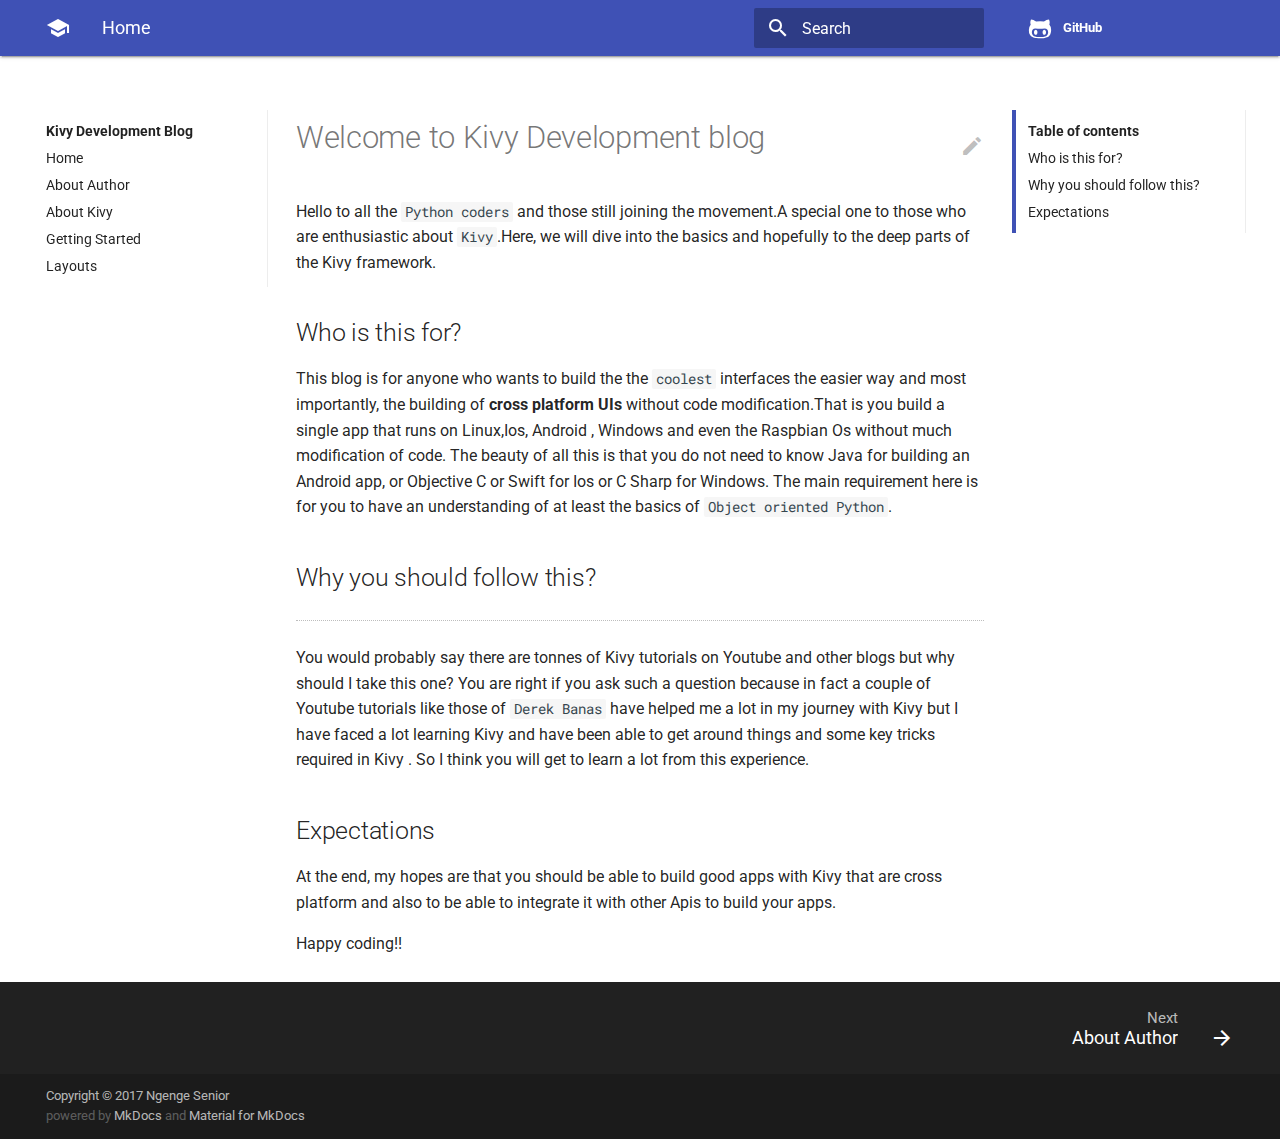
==== index.html @ 7f63e008 "Deployed  with MkDocs version: 0.16.3" ====
<!DOCTYPE html>
<html lang="en" class="no-js">
  <head>
    
      <meta charset="utf-8">
      <meta name="viewport" content="width=device-width,initial-scale=1">
      <meta http-equiv="x-ua-compatible" content="ie=edge">
      
        <meta name="description" content="A blog for kivy development basics">
      
      
      
        <meta name="author" content="Ngenge Senior">
      
      
        <link rel="shortcut icon" href="./assets/images/favicon.png">
      
      <meta name="generator" content="mkdocs-0.16.3, mkdocs-material-1.10.0">
    
    
      
        <title>Kivy Development Blog</title>
      
    
    
      <script src="./assets/javascripts/modernizr-e826f8942a.js"></script>
    
    
      <link rel="stylesheet" href="./assets/stylesheets/application-b6a6d08807.css">
      
    
    
      
        
        
        
        <link rel="stylesheet" href="https://fonts.googleapis.com/css?family=Roboto:300,400,400i,700|Roboto+Mono">
        <style>body,input{font-family:"Roboto","Helvetica Neue",Helvetica,Arial,sans-serif}code,kbd,pre{font-family:"Roboto Mono","Courier New",Courier,monospace}</style>
      
      <link rel="stylesheet" href="https://fonts.googleapis.com/icon?family=Material+Icons">
    
    
      <link rel="stylesheet" href="./css/extra.css">
    
    
  </head>
  
  
  
  
    <body>
  
    <svg class="md-svg">
      <defs>
        
        
          <svg xmlns="http://www.w3.org/2000/svg" width="416" height="448" viewBox="0 0 416 448" id="github"><path fill="currentColor" d="M160 304q0 10-3.125 20.5t-10.75 19T128 352t-18.125-8.5-10.75-19T96 304t3.125-20.5 10.75-19T128 256t18.125 8.5 10.75 19T160 304zm160 0q0 10-3.125 20.5t-10.75 19T288 352t-18.125-8.5-10.75-19T256 304t3.125-20.5 10.75-19T288 256t18.125 8.5 10.75 19T320 304zm40 0q0-30-17.25-51T296 232q-10.25 0-48.75 5.25Q229.5 240 208 240t-39.25-2.75Q130.75 232 120 232q-29.5 0-46.75 21T56 304q0 22 8 38.375t20.25 25.75 30.5 15 35 7.375 37.25 1.75h42q20.5 0 37.25-1.75t35-7.375 30.5-15 20.25-25.75T360 304zm56-44q0 51.75-15.25 82.75-9.5 19.25-26.375 33.25t-35.25 21.5-42.5 11.875-42.875 5.5T212 416q-19.5 0-35.5-.75t-36.875-3.125-38.125-7.5-34.25-12.875T37 371.5t-21.5-28.75Q0 312 0 260q0-59.25 34-99-6.75-20.5-6.75-42.5 0-29 12.75-54.5 27 0 47.5 9.875t47.25 30.875Q171.5 96 212 96q37 0 70 8 26.25-20.5 46.75-30.25T376 64q12.75 25.5 12.75 54.5 0 21.75-6.75 42 34 40 34 99.5z"/></svg>
        
      </defs>
    </svg>
    <input class="md-toggle" data-md-toggle="drawer" type="checkbox" id="drawer">
    <input class="md-toggle" data-md-toggle="search" type="checkbox" id="search">
    <label class="md-overlay" data-md-component="overlay" for="drawer"></label>
    
      <header class="md-header" data-md-component="header">
  <nav class="md-header-nav md-grid">
    <div class="md-flex">
      <div class="md-flex__cell md-flex__cell--shrink">
        <a href="." title="Kivy Development Blog" class="md-header-nav__button md-logo">
          
            <i class="md-icon md-icon--home"></i>
          
        </a>
      </div>
      <div class="md-flex__cell md-flex__cell--shrink">
        <label class="md-icon md-icon--menu md-header-nav__button" for="drawer"></label>
      </div>
      <div class="md-flex__cell md-flex__cell--stretch">
        <span class="md-flex__ellipsis md-header-nav__title">
          
            
              
            
            Home
          
        </span>
      </div>
      <div class="md-flex__cell md-flex__cell--shrink">
        
          <label class="md-icon md-icon--search md-header-nav__button" for="search"></label>
          
<div class="md-search" data-md-component="search" role="dialog">
  <label class="md-search__overlay" for="search"></label>
  <div class="md-search__inner">
    <form class="md-search__form" name="search">
      <input type="text" class="md-search__input" name="query" required placeholder="Search" autocapitalize="off" autocorrect="off" autocomplete="off" spellcheck="false" data-md-component="query">
      <label class="md-icon md-search__icon" for="search"></label>
      <button type="reset" class="md-icon md-search__icon" data-md-component="reset">&#xE5CD;</button>
    </form>
    <div class="md-search__output">
      <div class="md-search__scrollwrap" data-md-scrollfix>
        <div class="md-search-result" data-md-component="result" data-md-lang-search="" data-md-lang-tokenizer="[\s\-]+">
          <div class="md-search-result__meta" data-md-lang-result-none="No matching documents" data-md-lang-result-one="1 matching document" data-md-lang-result-other="# matching documents">
            Type to start searching
          </div>
          <ol class="md-search-result__list"></ol>
        </div>
      </div>
    </div>
  </div>
</div>
        
      </div>
      
        <div class="md-flex__cell md-flex__cell--shrink">
          <div class="md-header-nav__source">
            


  


  <a href="https://github.com/ngengesenior/kivy-development-blog" title="Go to repository" class="md-source" data-md-source="github">
    
      <div class="md-source__icon">
        <svg viewBox="0 0 24 24" width="24" height="24">
          <use xlink:href="#github" width="24" height="24"></use>
        </svg>
      </div>
    
    <div class="md-source__repository">
      GitHub
    </div>
  </a>

          </div>
        </div>
      
    </div>
  </nav>
</header>
    
    <div class="md-container">
      
      
      <main class="md-main">
        <div class="md-main__inner md-grid" data-md-component="container">
          
            
              <div class="md-sidebar md-sidebar--primary" data-md-component="navigation">
                <div class="md-sidebar__scrollwrap">
                  <div class="md-sidebar__inner">
                    <nav class="md-nav md-nav--primary" data-md-level="0">
  <label class="md-nav__title md-nav__title--site" for="drawer">
    <div class="md-nav__button md-logo">
      
        <i class="md-icon md-icon--home"></i>
      
    </div>
    Kivy Development Blog
  </label>
  
    <div class="md-nav__source">
      


  


  <a href="https://github.com/ngengesenior/kivy-development-blog" title="Go to repository" class="md-source" data-md-source="github">
    
      <div class="md-source__icon">
        <svg viewBox="0 0 24 24" width="24" height="24">
          <use xlink:href="#github" width="24" height="24"></use>
        </svg>
      </div>
    
    <div class="md-source__repository">
      GitHub
    </div>
  </a>

    </div>
  
  <ul class="md-nav__list" data-md-scrollfix>
    
      
      
      

  


  <li class="md-nav__item md-nav__item--active">
    
    <input class="md-toggle md-nav__toggle" data-md-toggle="toc" type="checkbox" id="toc">
    
      
    
    
      <label class="md-nav__link md-nav__link--active" for="toc">
        Home
      </label>
    
    <a href="." title="Home" class="md-nav__link md-nav__link--active">
      Home
    </a>
    
      
<nav class="md-nav md-nav--secondary">
  
  
    
  
  
    <label class="md-nav__title" for="toc">Table of contents</label>
    <ul class="md-nav__list" data-md-scrollfix>
      
        <li class="md-nav__item">
  <a href="#who-is-this-for" title="Who is this for?" class="md-nav__link">
    Who is this for?
  </a>
  
</li>
      
        <li class="md-nav__item">
  <a href="#why-you-should-follow-this" title="Why you should follow this?" class="md-nav__link">
    Why you should follow this?
  </a>
  
</li>
      
        <li class="md-nav__item">
  <a href="#expectations" title="Expectations" class="md-nav__link">
    Expectations
  </a>
  
</li>
      
      
      
    </ul>
  
</nav>
    
  </li>

    
      
      
      


  <li class="md-nav__item">
    <a href="about/about-author/" title="About Author" class="md-nav__link">
      About Author
    </a>
  </li>

    
      
      
      


  <li class="md-nav__item">
    <a href="about/about-kivy/" title="About Kivy" class="md-nav__link">
      About Kivy
    </a>
  </li>

    
      
      
      


  <li class="md-nav__item">
    <a href="getting-started/" title="Getting Started" class="md-nav__link">
      Getting Started
    </a>
  </li>

    
      
      
      


  <li class="md-nav__item">
    <a href="layouts/" title="Layouts" class="md-nav__link">
      Layouts
    </a>
  </li>

    
  </ul>
</nav>
                  </div>
                </div>
              </div>
            
            
              <div class="md-sidebar md-sidebar--secondary" data-md-component="toc">
                <div class="md-sidebar__scrollwrap">
                  <div class="md-sidebar__inner">
                    
<nav class="md-nav md-nav--secondary">
  
  
    
  
  
    <label class="md-nav__title" for="toc">Table of contents</label>
    <ul class="md-nav__list" data-md-scrollfix>
      
        <li class="md-nav__item">
  <a href="#who-is-this-for" title="Who is this for?" class="md-nav__link">
    Who is this for?
  </a>
  
</li>
      
        <li class="md-nav__item">
  <a href="#why-you-should-follow-this" title="Why you should follow this?" class="md-nav__link">
    Why you should follow this?
  </a>
  
</li>
      
        <li class="md-nav__item">
  <a href="#expectations" title="Expectations" class="md-nav__link">
    Expectations
  </a>
  
</li>
      
      
      
    </ul>
  
</nav>
                  </div>
                </div>
              </div>
            
          
          <div class="md-content">
            <article class="md-content__inner md-typeset">
              
                
                  <a href="https://github.com/ngengesenior/kivy-development-blog/edit/master/docs/index.md" title="Edit this page" class="md-icon md-content__icon">&#xE3C9;</a>
                
                
                <h1 id="welcome-to-kivy-development-blog">Welcome to Kivy Development blog</h1>
<p>Hello to all the <code>Python coders</code> and those still joining the movement.A special one to those who are enthusiastic about <code>Kivy</code>.Here, we will dive into the basics and hopefully to the deep parts of the Kivy framework.</p>
<h2 id="who-is-this-for">Who is this for?</h2>
<p>This blog is for anyone who wants to build the the <code>coolest</code> interfaces the easier way and most importantly, the building of <strong>cross platform UIs</strong> without code modification.That is you build a single app that runs on Linux,Ios, Android , Windows and even the Raspbian Os without much modification of code.
The beauty of all this is that you do not need to know Java for building an Android app, or Objective C or Swift for Ios or C Sharp for Windows. The main requirement here is for you to have an understanding of at least the basics of <code>Object oriented Python</code>.</p>
<h2 id="why-you-should-follow-this">Why you should follow this?</h2>
<hr />
<p>You would probably say there are tonnes of Kivy tutorials on Youtube and other blogs but why should I take this one? You are right if you ask such a question because in fact a couple of Youtube tutorials like those of <code>Derek Banas</code> have helped me a lot in my journey with Kivy but I have faced a lot learning Kivy and have been able to get around things and some key tricks required in Kivy . So I think you will get to learn a lot from this experience.</p>
<h2 id="expectations">Expectations</h2>
<p>At the end, my hopes are that you should be able to build good apps with Kivy that are cross platform and also to be able to integrate it with other Apis to build your apps.</p>
<p>Happy coding!!</p>
                
                  
                
              
              
                
              
            </article>
          </div>
        </div>
      </main>
      
        
<footer class="md-footer">
  
    <div class="md-footer-nav">
      <nav class="md-footer-nav__inner md-grid">
        
        
          <a href="about/about-author/" title="About Author" class="md-flex md-footer-nav__link md-footer-nav__link--next" rel="next">
            <div class="md-flex__cell md-flex__cell--stretch md-footer-nav__title">
              <span class="md-flex__ellipsis">
                <span class="md-footer-nav__direction">
                  Next
                </span>
                About Author
              </span>
            </div>
            <div class="md-flex__cell md-flex__cell--shrink">
              <i class="md-icon md-icon--arrow-forward md-footer-nav__button"></i>
            </div>
          </a>
        
      </nav>
    </div>
  
  <div class="md-footer-meta md-typeset">
    <div class="md-footer-meta__inner md-grid">
      <div class="md-footer-copyright">
        
          <div class="md-footer-copyright__highlight">
            Copyright &copy; 2017 <a href="https://linkedin.com/in/ngengesenior"> Ngenge Senior</a>
          </div>
        
        powered by
        <a href="http://www.mkdocs.org" title="MkDocs">MkDocs</a>
        and
        <a href="http://squidfunk.github.io/mkdocs-material/" title="Material for MkDocs">
          Material for MkDocs</a>
      </div>
      
        
      
    </div>
  </div>
</footer>
      
    </div>
    
      <script src="./assets/javascripts/application-f3ab9e5ff8.js"></script>
      
      
      <script>app.initialize({url:{base:"."}})</script>
      
    
    
      
    
  </body>
</html>
---- assets/stylesheets/application-b6a6d08807.css ----
@charset "UTF-8";html{box-sizing:border-box}*,:after,:before{box-sizing:inherit}html{-webkit-text-size-adjust:none;-ms-text-size-adjust:none;text-size-adjust:none}body{margin:0}hr{overflow:visible;box-sizing:content-box}a{-webkit-text-decoration-skip:objects}a,button,input,label{-webkit-tap-highlight-color:transparent}a{color:inherit;text-decoration:none}a:active,a:hover{outline-width:0}small,sub,sup{font-size:80%}sub,sup{position:relative;line-height:0;vertical-align:baseline}sub{bottom:-.25em}sup{top:-.5em}img{border-style:none}table{border-collapse:collapse;border-spacing:0}td,th{font-weight:400;vertical-align:top}button{padding:0;background:transparent;font-size:inherit}button,input{border:0;outline:0}.md-clipboard:before,.md-icon,.md-nav__button,.md-nav__link:after,.md-nav__title:before,.md-search-result__article--document:before,.md-source-file:before,.md-typeset .admonition .admonition-title:before,.md-typeset .admonition summary:before,.md-typeset .critic.comment:before,.md-typeset .footnote-backref,.md-typeset .task-list-control .task-list-indicator:before,.md-typeset details .admonition-title:before,.md-typeset details summary:before,.md-typeset summary:after{font-family:Material Icons;font-style:normal;font-variant:normal;font-weight:400;line-height:1;text-transform:none;white-space:nowrap;speak:none;word-wrap:normal;direction:ltr}.md-content__icon,.md-footer-nav__button,.md-header-nav__button,.md-nav__button,.md-nav__title:before,.md-search-result__article--document:before{display:inline-block;margin:.4rem;padding:.8rem;font-size:2.4rem;cursor:pointer}.md-icon--arrow-back:before{content:""}.md-icon--arrow-forward:before{content:""}.md-icon--menu:before{content:""}.md-icon--search:before{content:""}.md-icon--home:before{content:""}body{-webkit-font-smoothing:antialiased;-moz-osx-font-smoothing:grayscale}body,input{color:rgba(0,0,0,.87);-webkit-font-feature-settings:"kern","liga";font-feature-settings:"kern","liga";font-family:Helvetica Neue,Helvetica,Arial,sans-serif;font-weight:400}code,kbd,pre{color:rgba(0,0,0,.87);-webkit-font-feature-settings:"kern";font-feature-settings:"kern";font-family:Courier New,Courier,monospace;font-weight:400}.md-typeset{font-size:1.6rem;line-height:1.6;-webkit-print-color-adjust:exact}.md-typeset blockquote,.md-typeset ol,.md-typeset p,.md-typeset ul{margin:1em 0}.md-typeset h1{margin:0 0 4rem;color:rgba(0,0,0,.54);font-size:3.125rem;line-height:1.3}.md-typeset h1,.md-typeset h2{font-weight:300;letter-spacing:-.01em}.md-typeset h2{margin:4rem 0 1.6rem;font-size:2.5rem;line-height:1.4}.md-typeset h3{margin:3.2rem 0 1.6rem;font-size:2rem;font-weight:400;letter-spacing:-.01em;line-height:1.5}.md-typeset h2+h3{margin-top:1.6rem}.md-typeset h4{font-size:1.6rem}.md-typeset h4,.md-typeset h5,.md-typeset h6{margin:1.6rem 0;font-weight:700;letter-spacing:-.01em}.md-typeset h5,.md-typeset h6{color:rgba(0,0,0,.54);font-size:1.28rem}.md-typeset h5{text-transform:uppercase}.md-typeset hr{margin:1.5em 0;border-bottom:.1rem dotted rgba(0,0,0,.26)}.md-typeset a{color:#3f51b5;word-break:break-word}.md-typeset a,.md-typeset a:before{-webkit-transition:color .125s;transition:color .125s}.md-typeset a:active,.md-typeset a:hover{color:#536dfe}.md-typeset code,.md-typeset pre{background-color:hsla(0,0%,93%,.5);color:#37474f;font-size:85%}.md-typeset code{margin:0 .29412em;padding:.07353em 0;border-radius:.2rem;box-shadow:.29412em 0 0 hsla(0,0%,93%,.5),-.29412em 0 0 hsla(0,0%,93%,.5);word-break:break-word;-webkit-box-decoration-break:clone;box-decoration-break:clone}.md-typeset h1 code,.md-typeset h2 code,.md-typeset h3 code,.md-typeset h4 code,.md-typeset h5 code,.md-typeset h6 code{margin:0;background-color:transparent;box-shadow:none}.md-typeset a>code{margin:inherit;padding:inherit;border-radius:none;background-color:inherit;color:inherit;box-shadow:none}.md-typeset pre{position:relative;margin:1em 0;border-radius:.2rem;line-height:1.4;-webkit-overflow-scrolling:touch}.md-typeset pre>code{display:block;margin:0;padding:1.05rem 1.2rem;background-color:transparent;font-size:inherit;box-shadow:none;-webkit-box-decoration-break:none;box-decoration-break:none;overflow:auto}.md-typeset pre>code::-webkit-scrollbar{width:.4rem;height:.4rem}.md-typeset pre>code::-webkit-scrollbar-thumb{background-color:rgba(0,0,0,.26)}.md-typeset pre>code::-webkit-scrollbar-thumb:hover{background-color:#536dfe}.md-typeset kbd{padding:0 .29412em;border:.1rem solid #c9c9c9;border-radius:.2rem;border-bottom-color:#bcbcbc;background-color:#fcfcfc;color:#555;font-size:85%;box-shadow:0 .1rem 0 #b0b0b0;word-break:break-word}.md-typeset mark{margin:0 .25em;padding:.0625em 0;border-radius:.2rem;background-color:rgba(255,235,59,.5);box-shadow:.25em 0 0 rgba(255,235,59,.5),-.25em 0 0 rgba(255,235,59,.5);word-break:break-word;-webkit-box-decoration-break:clone;box-decoration-break:clone}.md-typeset abbr{border-bottom:.1rem dotted rgba(0,0,0,.54);text-decoration:none;cursor:help}.md-typeset small{opacity:.75}.md-typeset sub,.md-typeset sup{margin-left:.07812em}.md-typeset blockquote{padding-left:1.2rem;border-left:.4rem solid rgba(0,0,0,.26);color:rgba(0,0,0,.54)}.md-typeset ul{list-style-type:disc}.md-typeset ol,.md-typeset ul{margin-left:.625em;padding:0}.md-typeset ol ol,.md-typeset ul ol{list-style-type:lower-alpha}.md-typeset ol ol ol,.md-typeset ul ol ol{list-style-type:lower-roman}.md-typeset ol li,.md-typeset ul li{margin-bottom:.5em;margin-left:1.25em}.md-typeset ol li blockquote,.md-typeset ol li p,.md-typeset ul li blockquote,.md-typeset ul li p{margin:.5em 0}.md-typeset ol li:last-child,.md-typeset ul li:last-child{margin-bottom:0}.md-typeset ol li ol,.md-typeset ol li ul,.md-typeset ul li ol,.md-typeset ul li ul{margin:.5em 0 .5em .625em}.md-typeset dd{margin:1em 0 1em 1.875em}.md-typeset iframe,.md-typeset img,.md-typeset svg{max-width:100%}.md-typeset table:not([class]){box-shadow:0 2px 2px 0 rgba(0,0,0,.14),0 1px 5px 0 rgba(0,0,0,.12),0 3px 1px -2px rgba(0,0,0,.2);display:inline-block;max-width:100%;border-radius:.2rem;font-size:1.28rem;overflow:auto;-webkit-overflow-scrolling:touch}.md-typeset table:not([class])+*{margin-top:1.5em}.md-typeset table:not([class]) td:not([align]),.md-typeset table:not([class]) th:not([align]){text-align:left}.md-typeset table:not([class]) th{min-width:10rem;padding:1.2rem 1.6rem;background-color:rgba(0,0,0,.54);color:#fff;vertical-align:top}.md-typeset table:not([class]) td{padding:1.2rem 1.6rem;border-top:.1rem solid rgba(0,0,0,.07);vertical-align:top}.md-typeset table:not([class]) tr:first-child td{border-top:0}.md-typeset table:not([class]) a{word-break:normal}.md-typeset__scrollwrap{margin:1em -1.6rem;overflow-x:auto;-webkit-overflow-scrolling:touch}.md-typeset .md-typeset__table{display:inline-block;margin-bottom:.5em;padding:0 1.6rem}.md-typeset .md-typeset__table table{display:table;width:100%;margin:0;overflow:hidden}html{font-size:62.5%}body,html{height:100%}body{position:relative}hr{display:block;height:.1rem;padding:0;border:0}.md-svg{display:none}.md-grid{max-width:122rem;margin-right:auto;margin-left:auto}.md-container,.md-main{overflow:auto}.md-container{display:table;width:100%;height:100%;padding-top:5.6rem;table-layout:fixed}.md-main{display:table-row;height:100%}.md-main__inner{min-height:100%;padding-top:3rem;padding-bottom:.1rem}.md-toggle{display:none}.md-overlay{position:fixed;top:0;width:0;height:0;-webkit-transition:width 0s .25s,height 0s .25s,opacity .25s;transition:width 0s .25s,height 0s .25s,opacity .25s;background-color:rgba(0,0,0,.54);opacity:0;z-index:3}.md-flex{display:table}.md-flex__cell{display:table-cell;position:relative;vertical-align:top}.md-flex__cell--shrink{width:0}.md-flex__cell--stretch{display:table;width:100%;table-layout:fixed}.md-flex__ellipsis{display:table-cell;text-overflow:ellipsis;white-space:nowrap;overflow:hidden}@page{margin:25mm}.md-clipboard{position:absolute;top:.6rem;right:.6rem;width:2.8rem;height:2.8rem;border-radius:.2rem;font-size:1.6rem;cursor:pointer;z-index:1;-webkit-backface-visibility:hidden;backface-visibility:hidden}.md-clipboard:before{-webkit-transition:color .25s,opacity .25s;transition:color .25s,opacity .25s;color:rgba(0,0,0,.54);content:"\E14D";opacity:.25}.codehilite:hover .md-clipboard:before,.md-typeset .highlight:hover .md-clipboard:before,pre:hover .md-clipboard:before{opacity:1}.md-clipboard:active:before,.md-clipboard:hover:before{color:#536dfe}.md-clipboard__message{display:block;position:absolute;top:0;right:3.4rem;padding:.6rem 1rem;-webkit-transform:translateX(.8rem);transform:translateX(.8rem);-webkit-transition:opacity .175s,-webkit-transform .25s cubic-bezier(.9,.1,.9,0);transition:opacity .175s,-webkit-transform .25s cubic-bezier(.9,.1,.9,0);transition:transform .25s cubic-bezier(.9,.1,.9,0),opacity .175s;transition:transform .25s cubic-bezier(.9,.1,.9,0),opacity .175s,-webkit-transform .25s cubic-bezier(.9,.1,.9,0);border-radius:.2rem;background:rgba(0,0,0,.54);color:#fff;font-size:1.28rem;white-space:nowrap;opacity:0;pointer-events:none}.md-clipboard__message--active{-webkit-transform:translateX(0);transform:translateX(0);-webkit-transition:opacity .175s 75ms,-webkit-transform .25s cubic-bezier(.4,0,.2,1);transition:opacity .175s 75ms,-webkit-transform .25s cubic-bezier(.4,0,.2,1);transition:transform .25s cubic-bezier(.4,0,.2,1),opacity .175s 75ms;transition:transform .25s cubic-bezier(.4,0,.2,1),opacity .175s 75ms,-webkit-transform .25s cubic-bezier(.4,0,.2,1);opacity:1;pointer-events:auto}.md-clipboard__message:before{content:attr(aria-label)}.md-clipboard__message:after{display:block;position:absolute;top:50%;right:-.4rem;width:0;margin-top:-.4rem;border-width:.4rem 0 .4rem .4rem;border-style:solid;border-color:transparent rgba(0,0,0,.54);content:""}.md-content__inner{margin:0 1.6rem 2.4rem;padding-top:2.4rem}.md-content__inner:before{display:block;height:.8rem;content:""}.md-content__inner>:last-child{margin-bottom:0}.md-content__icon{position:relative;margin:.8rem 0;padding-right:0;padding-left:0;float:right}html body .md-typeset .md-content__icon{color:rgba(0,0,0,.26)}.md-header{position:fixed;top:0;right:0;left:0;height:5.6rem;-webkit-transition:background-color .25s;transition:background-color .25s;background-color:#3f51b5;color:#fff;z-index:2;-webkit-backface-visibility:hidden;backface-visibility:hidden}.md-header,.no-js .md-header{box-shadow:0 2px 2px 0 rgba(0,0,0,.14),0 1px 5px 0 rgba(0,0,0,.12),0 3px 1px -2px rgba(0,0,0,.2)}.md-header-nav{padding:.4rem}.md-header-nav__button{position:relative;-webkit-transition:opacity .25s;transition:opacity .25s;z-index:1}.md-header-nav__button:hover{opacity:.7}.md-header-nav__button.md-logo *{display:block}.no-js .md-header-nav__button.md-icon--search{display:none}.md-header-nav__title{padding:0 2rem;font-size:1.8rem;line-height:4.8rem}.md-header-nav__parent{color:hsla(0,0%,100%,.7)}.md-header-nav__parent:after{display:inline;color:hsla(0,0%,100%,.3);content:"/"}.md-header-nav__source{display:none}.md-footer-nav{background-color:rgba(0,0,0,.87);color:#fff}.md-footer-nav__inner{padding:.4rem;overflow:auto}.md-footer-nav__link{padding-top:2.8rem;padding-bottom:.8rem;-webkit-transition:opacity .25s;transition:opacity .25s}.md-footer-nav__link:hover{opacity:.7}.md-footer-nav__link--prev{width:25%;float:left}.md-footer-nav__link--next{width:75%;float:right;text-align:right}.md-footer-nav__button{-webkit-transition:background .25s;transition:background .25s}.md-footer-nav__title{position:relative;padding:0 2rem;font-size:1.8rem;line-height:4.8rem}.md-footer-nav__direction{position:absolute;right:0;left:0;margin-top:-2rem;padding:0 2rem;color:hsla(0,0%,100%,.7);font-size:1.5rem}.md-footer-meta{background:rgba(0,0,0,.895)}.md-footer-meta__inner{margin-bottom:-.1rem;padding:.4rem;overflow:auto}html .md-footer-meta.md-typeset a{color:hsla(0,0%,100%,.7)}.md-footer-copyright{margin:0 1.2rem;padding:.8rem 0;color:hsla(0,0%,100%,.3);font-size:1.28rem}.md-footer-copyright__highlight{color:hsla(0,0%,100%,.7)}.md-footer-social{margin:0 .8rem;padding:.4rem 0 1.2rem}.md-footer-social__link{display:inline-block;width:3.2rem;height:3.2rem;font-size:1.6rem;text-align:center}.md-footer-social__link:before{line-height:1.9}.md-footer-social__link:hover:before{color:#fff}.md-nav{font-size:1.4rem;line-height:1.3}.md-nav--secondary{-webkit-transition:border-left .25s;transition:border-left .25s;border-left:.4rem solid #3f51b5}.md-nav--secondary .md-nav__link--active{color:#3f51b5}.md-nav__title{display:block;padding:1.2rem 1.2rem 0;font-weight:700;text-overflow:ellipsis;overflow:hidden}.md-nav__title:before{display:none;content:"\E5C4"}.md-nav__title .md-nav__button{display:none}.md-nav__list{margin:0;padding:0;list-style:none}.md-nav__item{padding:0 1.2rem}.md-nav__item:last-child{padding-bottom:1.2rem}.md-nav__item .md-nav__item{padding-right:0}.md-nav__item .md-nav__item:last-child{padding-bottom:0}.md-nav__button img{width:100%;height:auto}.md-nav__link{display:block;margin-top:.625em;-webkit-transition:color .125s;transition:color .125s;text-overflow:ellipsis;cursor:pointer;overflow:hidden}.md-nav__item--nested>.md-nav__link:after{content:"\E313"}html .md-nav__link[for=toc],html .md-nav__link[for=toc]+.md-nav__link:after,html .md-nav__link[for=toc]~.md-nav{display:none}.md-nav__link[data-md-state=blur]{color:rgba(0,0,0,.54)}.md-nav__link:active{color:#3f51b5}.md-nav__item--nested>.md-nav__link{color:inherit}.md-nav__link:focus,.md-nav__link:hover{color:#536dfe}.md-nav__source,.no-js .md-search{display:none}.md-search__overlay{opacity:0;z-index:1}.md-search__inner{width:100%}.md-search__form{position:relative}.md-search__input{position:relative;padding:0 4.8rem 0 7.2rem;text-overflow:ellipsis;z-index:2}.md-search__input::-webkit-input-placeholder{-webkit-transition:color .25s cubic-bezier(.1,.7,.1,1);transition:color .25s cubic-bezier(.1,.7,.1,1)}.md-search__input:-ms-input-placeholder{-webkit-transition:color .25s cubic-bezier(.1,.7,.1,1);transition:color .25s cubic-bezier(.1,.7,.1,1)}.md-search__input::placeholder{-webkit-transition:color .25s cubic-bezier(.1,.7,.1,1);transition:color .25s cubic-bezier(.1,.7,.1,1)}.md-search__input::-webkit-input-placeholder,.md-search__input~.md-search__icon{color:rgba(0,0,0,.54)}.md-search__input:-ms-input-placeholder,.md-search__input~.md-search__icon{color:rgba(0,0,0,.54)}.md-search__input::placeholder,.md-search__input~.md-search__icon{color:rgba(0,0,0,.54)}.md-search__input::-ms-clear{display:none}.md-search__icon{position:absolute;-webkit-transition:color .25s cubic-bezier(.1,.7,.1,1),opacity .25s;transition:color .25s cubic-bezier(.1,.7,.1,1),opacity .25s;font-size:2.4rem;cursor:pointer;z-index:2}.md-search__icon:hover{opacity:.7}.md-search__icon[for=search]{top:.8rem;left:1.2rem}.md-search__icon[for=search]:before{content:"\E8B6"}.md-search__icon[type=reset]{top:.8rem;right:1.2rem;-webkit-transform:scale(.125);transform:scale(.125);-webkit-transition:opacity .15s,-webkit-transform .15s cubic-bezier(.1,.7,.1,1);transition:opacity .15s,-webkit-transform .15s cubic-bezier(.1,.7,.1,1);transition:transform .15s cubic-bezier(.1,.7,.1,1),opacity .15s;transition:transform .15s cubic-bezier(.1,.7,.1,1),opacity .15s,-webkit-transform .15s cubic-bezier(.1,.7,.1,1);opacity:0}[data-md-toggle=search]:checked~.md-header .md-search__input:valid~.md-search__icon[type=reset]{-webkit-transform:scale(1);transform:scale(1);opacity:1}[data-md-toggle=search]:checked~.md-header .md-search__input:valid~.md-search__icon[type=reset]:hover{opacity:.7}.md-search__output{position:absolute;width:100%;border-radius:0 0 .2rem .2rem;overflow:hidden;z-index:1}.md-search__scrollwrap{height:100%;background:-webkit-gradient(linear,left top,left bottom,color-stop(10%,#fff),to(hsla(0,0%,100%,0))),-webkit-gradient(linear,left top,left bottom,from(rgba(0,0,0,.26)),color-stop(35%,rgba(0,0,0,.07)),color-stop(60%,transparent));background:linear-gradient(180deg,#fff 10%,hsla(0,0%,100%,0)),linear-gradient(180deg,rgba(0,0,0,.26),rgba(0,0,0,.07) 35%,transparent 60%);background-attachment:local,scroll;background-color:#fff;background-repeat:no-repeat;background-size:100% 2rem,100% 1rem;box-shadow:inset 0 .1rem 0 rgba(0,0,0,.07);overflow-y:auto;-webkit-overflow-scrolling:touch}.md-search-result{color:rgba(0,0,0,.87);word-break:break-word}.md-search-result__meta{padding:0 1.6rem;background-color:rgba(0,0,0,.07);color:rgba(0,0,0,.54);font-size:1.28rem;line-height:4rem}.md-search-result__list{margin:0;padding:0;border-top:.1rem solid rgba(0,0,0,.07);list-style:none}.md-search-result__item{box-shadow:0 -.1rem 0 rgba(0,0,0,.07)}.md-search-result__link{display:block;-webkit-transition:background .25s;transition:background .25s;outline:0;overflow:hidden}.md-search-result__link:hover,.md-search-result__link[data-md-state=active]{background-color:rgba(83,109,254,.1)}.md-search-result__link:hover .md-search-result__article:before,.md-search-result__link[data-md-state=active] .md-search-result__article:before{opacity:.7}.md-search-result__link:last-child .md-search-result__teaser{margin-bottom:1.2rem}.md-search-result__article{position:relative;padding:0 1.6rem;overflow:auto}.md-search-result__article--document:before{position:absolute;left:0;-webkit-transition:opacity .25s;transition:opacity .25s;color:rgba(0,0,0,.54);content:"\E880"}.md-search-result__article--document .md-search-result__title{margin:1.3rem 0;font-size:1.6rem;font-weight:400;line-height:1.4}.md-search-result__title{margin:.5em 0;font-size:1.28rem;font-weight:700;line-height:1.4}.md-search-result__teaser{display:-webkit-box;max-height:3.3rem;margin:.5em 0;color:rgba(0,0,0,.54);font-size:1.28rem;line-height:1.4;text-overflow:ellipsis;overflow:hidden;-webkit-box-orient:vertical;-webkit-line-clamp:2}.md-search-result em{font-style:normal;font-weight:700;text-decoration:underline}.md-sidebar{position:absolute;width:24.2rem;padding:2.4rem 0;overflow:hidden}.md-sidebar[data-md-state=lock]{position:fixed;top:5.6rem}.md-sidebar--secondary{display:none}.md-sidebar__scrollwrap{max-height:100%;margin:0 .4rem;overflow-y:auto;-webkit-backface-visibility:hidden;backface-visibility:hidden}.md-sidebar__scrollwrap::-webkit-scrollbar{width:.4rem;height:.4rem}.md-sidebar__scrollwrap::-webkit-scrollbar-thumb{background-color:rgba(0,0,0,.26)}.md-sidebar__scrollwrap::-webkit-scrollbar-thumb:hover{background-color:#536dfe}@-webkit-keyframes a{0%{height:0}to{height:1.3rem}}@keyframes a{0%{height:0}to{height:1.3rem}}@-webkit-keyframes b{0%{-webkit-transform:translateY(100%);transform:translateY(100%);opacity:0}50%{opacity:0}to{-webkit-transform:translateY(0);transform:translateY(0);opacity:1}}@keyframes b{0%{-webkit-transform:translateY(100%);transform:translateY(100%);opacity:0}50%{opacity:0}to{-webkit-transform:translateY(0);transform:translateY(0);opacity:1}}.md-source{display:block;padding-right:1.2rem;-webkit-transition:opacity .25s;transition:opacity .25s;font-size:1.3rem;line-height:1.2;white-space:nowrap}.md-source:hover{opacity:.7}.md-source:after,.md-source__icon{display:inline-block;height:4.8rem;content:"";vertical-align:middle}.md-source__icon{width:4.8rem}.md-source__icon svg{width:2.4rem;height:2.4rem;margin-top:1.2rem;margin-left:1.2rem}.md-source__icon+.md-source__repository{margin-left:-4.4rem;padding-left:4rem}.md-source__repository{display:inline-block;max-width:100%;margin-left:1.2rem;font-weight:700;text-overflow:ellipsis;overflow:hidden;vertical-align:middle}.md-source__facts{margin:0;padding:0;font-size:1.1rem;font-weight:700;list-style-type:none;opacity:.75;overflow:hidden}[data-md-state=done] .md-source__facts{-webkit-animation:a .25s ease-in;animation:a .25s ease-in}.md-source__fact{float:left}[data-md-state=done] .md-source__fact{-webkit-animation:b .4s ease-out;animation:b .4s ease-out}.md-source__fact:before{margin:0 .2rem;content:"\00B7"}.md-source__fact:first-child:before{display:none}.md-source-file{display:inline-block;margin:1em .5em 1em 0;padding-right:.5rem;border-radius:.2rem;background:rgba(0,0,0,.07);font-size:1.28rem;list-style-type:none;cursor:pointer;overflow:hidden}.md-source-file:before{display:inline-block;margin-right:.5rem;padding:.5rem;background:rgba(0,0,0,.26);color:#fff;font-size:1.6rem;content:"\E86F";vertical-align:middle}html .md-source-file{-webkit-transition:background .4s,color .4s,-webkit-box-shadow .4s cubic-bezier(.4,0,.2,1);transition:background .4s,color .4s,box-shadow .4s cubic-bezier(.4,0,.2,1)}html .md-source-file:before{-webkit-transition:inherit;transition:inherit}html body .md-typeset .md-source-file{color:rgba(0,0,0,.54)}.md-source-file:hover{box-shadow:0 0 8px rgba(0,0,0,.18),0 8px 16px rgba(0,0,0,.36)}.md-source-file:hover:before{background:#536dfe}.md-tabs{width:100%;-webkit-transition:background .25s;transition:background .25s;background:rgba(50,64,144,.9675);overflow:auto}.md-tabs__list{margin:0;margin-left:.4rem;padding:0;list-style:none;white-space:nowrap}.md-tabs__item{display:inline-block;height:4.8rem;padding-right:1.2rem;padding-left:1.2rem}.md-tabs__link{display:block;margin-top:1.6rem;-webkit-transition:color .25s,opacity .1s,-webkit-transform .4s cubic-bezier(.1,.7,.1,1);transition:color .25s,opacity .1s,-webkit-transform .4s cubic-bezier(.1,.7,.1,1);transition:color .25s,transform .4s cubic-bezier(.1,.7,.1,1),opacity .1s;transition:color .25s,transform .4s cubic-bezier(.1,.7,.1,1),opacity .1s,-webkit-transform .4s cubic-bezier(.1,.7,.1,1);color:hsla(0,0%,100%,.7);font-size:1.4rem}.md-tabs__link--active,.md-tabs__link:hover{color:#fff}.md-tabs__item:nth-child(2) .md-tabs__link{-webkit-transition-delay:.02s;transition-delay:.02s}.md-tabs__item:nth-child(3) .md-tabs__link{-webkit-transition-delay:.04s;transition-delay:.04s}.md-tabs__item:nth-child(4) .md-tabs__link{-webkit-transition-delay:.06s;transition-delay:.06s}.md-tabs__item:nth-child(5) .md-tabs__link{-webkit-transition-delay:.08s;transition-delay:.08s}.md-tabs__item:nth-child(6) .md-tabs__link{-webkit-transition-delay:.1s;transition-delay:.1s}.md-tabs__item:nth-child(7) .md-tabs__link{-webkit-transition-delay:.12s;transition-delay:.12s}.md-tabs__item:nth-child(8) .md-tabs__link{-webkit-transition-delay:.14s;transition-delay:.14s}.md-tabs__item:nth-child(9) .md-tabs__link{-webkit-transition-delay:.16s;transition-delay:.16s}.md-tabs__item:nth-child(10) .md-tabs__link{-webkit-transition-delay:.18s;transition-delay:.18s}.md-tabs__item:nth-child(11) .md-tabs__link{-webkit-transition-delay:.2s;transition-delay:.2s}.md-tabs__item:nth-child(12) .md-tabs__link{-webkit-transition-delay:.22s;transition-delay:.22s}.md-tabs__item:nth-child(13) .md-tabs__link{-webkit-transition-delay:.24s;transition-delay:.24s}.md-tabs__item:nth-child(14) .md-tabs__link{-webkit-transition-delay:.26s;transition-delay:.26s}.md-tabs__item:nth-child(15) .md-tabs__link{-webkit-transition-delay:.28s;transition-delay:.28s}.md-tabs__item:nth-child(16) .md-tabs__link{-webkit-transition-delay:.3s;transition-delay:.3s}.md-tabs[data-md-state=hidden]{background:#3f51b5;pointer-events:none}.md-tabs[data-md-state=hidden] .md-tabs__link{-webkit-transform:translateY(50%);transform:translateY(50%);-webkit-transition:color .25s,opacity .1s,-webkit-transform 0s .4s;transition:color .25s,opacity .1s,-webkit-transform 0s .4s;transition:color .25s,transform 0s .4s,opacity .1s;transition:color .25s,transform 0s .4s,opacity .1s,-webkit-transform 0s .4s;opacity:0}.md-typeset .admonition,.md-typeset details{box-shadow:0 2px 2px 0 rgba(0,0,0,.14),0 1px 5px 0 rgba(0,0,0,.12),0 3px 1px -2px rgba(0,0,0,.2);position:relative;margin:1.5625em 0;padding:1.2rem;border-left:.4rem solid #448aff;border-radius:.2rem;font-size:1.28rem}.md-typeset .admonition :first-child,.md-typeset details :first-child{margin-top:0}html .md-typeset .admonition :last-child,html .md-typeset details :last-child{margin-bottom:0}.md-typeset .admonition .admonition,.md-typeset .admonition details,.md-typeset details .admonition,.md-typeset details details{margin:1em 0}.md-typeset .admonition .admonition-title,.md-typeset .admonition summary,.md-typeset details .admonition-title,.md-typeset details summary{margin:-1.2rem -1.2rem 0;padding:.8rem 1.2rem .8rem 4rem;border-bottom:.1rem solid rgba(68,138,255,.1);background-color:rgba(68,138,255,.1);font-weight:700}.md-typeset .admonition .admonition-title:before,.md-typeset .admonition summary:before,.md-typeset details .admonition-title:before,.md-typeset details summary:before{position:absolute;left:1.2rem;color:#448aff;font-size:2rem;content:"\E3C9"}.md-typeset .admonition.summary,.md-typeset .admonition.tldr,.md-typeset details.summary,.md-typeset details.tldr{border-left:.4rem solid #00b0ff}.md-typeset .admonition.summary .admonition-title,.md-typeset .admonition.summary summary,.md-typeset .admonition.tldr .admonition-title,.md-typeset .admonition.tldr summary,.md-typeset details.summary .admonition-title,.md-typeset details.summary summary,.md-typeset details.tldr .admonition-title,.md-typeset details.tldr summary{border-bottom:.1rem solid rgba(0,176,255,.1);background-color:rgba(0,176,255,.1)}.md-typeset .admonition.summary .admonition-title:before,.md-typeset .admonition.summary summary:before,.md-typeset .admonition.tldr .admonition-title:before,.md-typeset .admonition.tldr summary:before,.md-typeset details.summary .admonition-title:before,.md-typeset details.summary summary:before,.md-typeset details.tldr .admonition-title:before,.md-typeset details.tldr summary:before{color:#00b0ff;content:""}.md-typeset .admonition.info,.md-typeset .admonition.todo,.md-typeset details.info,.md-typeset details.todo{border-left:.4rem solid #00b8d4}.md-typeset .admonition.info .admonition-title,.md-typeset .admonition.info summary,.md-typeset .admonition.todo .admonition-title,.md-typeset .admonition.todo summary,.md-typeset details.info .admonition-title,.md-typeset details.info summary,.md-typeset details.todo .admonition-title,.md-typeset details.todo summary{border-bottom:.1rem solid rgba(0,184,212,.1);background-color:rgba(0,184,212,.1)}.md-typeset .admonition.info .admonition-title:before,.md-typeset .admonition.info summary:before,.md-typeset .admonition.todo .admonition-title:before,.md-typeset .admonition.todo summary:before,.md-typeset details.info .admonition-title:before,.md-typeset details.info summary:before,.md-typeset details.todo .admonition-title:before,.md-typeset details.todo summary:before{color:#00b8d4;content:""}.md-typeset .admonition.hint,.md-typeset .admonition.important,.md-typeset .admonition.tip,.md-typeset details.hint,.md-typeset details.important,.md-typeset details.tip{border-left:.4rem solid #00bfa5}.md-typeset .admonition.hint .admonition-title,.md-typeset .admonition.hint summary,.md-typeset .admonition.important .admonition-title,.md-typeset .admonition.important summary,.md-typeset .admonition.tip .admonition-title,.md-typeset .admonition.tip summary,.md-typeset details.hint .admonition-title,.md-typeset details.hint summary,.md-typeset details.important .admonition-title,.md-typeset details.important summary,.md-typeset details.tip .admonition-title,.md-typeset details.tip summary{border-bottom:.1rem solid rgba(0,191,165,.1);background-color:rgba(0,191,165,.1)}.md-typeset .admonition.hint .admonition-title:before,.md-typeset .admonition.hint summary:before,.md-typeset .admonition.important .admonition-title:before,.md-typeset .admonition.important summary:before,.md-typeset .admonition.tip .admonition-title:before,.md-typeset .admonition.tip summary:before,.md-typeset details.hint .admonition-title:before,.md-typeset details.hint summary:before,.md-typeset details.important .admonition-title:before,.md-typeset details.important summary:before,.md-typeset details.tip .admonition-title:before,.md-typeset details.tip summary:before{color:#00bfa5;content:""}.md-typeset .admonition.check,.md-typeset .admonition.done,.md-typeset .admonition.success,.md-typeset details.check,.md-typeset details.done,.md-typeset details.success{border-left:.4rem solid #00c853}.md-typeset .admonition.check .admonition-title,.md-typeset .admonition.check summary,.md-typeset .admonition.done .admonition-title,.md-typeset .admonition.done summary,.md-typeset .admonition.success .admonition-title,.md-typeset .admonition.success summary,.md-typeset details.check .admonition-title,.md-typeset details.check summary,.md-typeset details.done .admonition-title,.md-typeset details.done summary,.md-typeset details.success .admonition-title,.md-typeset details.success summary{border-bottom:.1rem solid rgba(0,200,83,.1);background-color:rgba(0,200,83,.1)}.md-typeset .admonition.check .admonition-title:before,.md-typeset .admonition.check summary:before,.md-typeset .admonition.done .admonition-title:before,.md-typeset .admonition.done summary:before,.md-typeset .admonition.success .admonition-title:before,.md-typeset .admonition.success summary:before,.md-typeset details.check .admonition-title:before,.md-typeset details.check summary:before,.md-typeset details.done .admonition-title:before,.md-typeset details.done summary:before,.md-typeset details.success .admonition-title:before,.md-typeset details.success summary:before{color:#00c853;content:""}.md-typeset .admonition.faq,.md-typeset .admonition.help,.md-typeset .admonition.question,.md-typeset details.faq,.md-typeset details.help,.md-typeset details.question{border-left:.4rem solid #64dd17}.md-typeset .admonition.faq .admonition-title,.md-typeset .admonition.faq summary,.md-typeset .admonition.help .admonition-title,.md-typeset .admonition.help summary,.md-typeset .admonition.question .admonition-title,.md-typeset .admonition.question summary,.md-typeset details.faq .admonition-title,.md-typeset details.faq summary,.md-typeset details.help .admonition-title,.md-typeset details.help summary,.md-typeset details.question .admonition-title,.md-typeset details.question summary{border-bottom:.1rem solid rgba(100,221,23,.1);background-color:rgba(100,221,23,.1)}.md-typeset .admonition.faq .admonition-title:before,.md-typeset .admonition.faq summary:before,.md-typeset .admonition.help .admonition-title:before,.md-typeset .admonition.help summary:before,.md-typeset .admonition.question .admonition-title:before,.md-typeset .admonition.question summary:before,.md-typeset details.faq .admonition-title:before,.md-typeset details.faq summary:before,.md-typeset details.help .admonition-title:before,.md-typeset details.help summary:before,.md-typeset details.question .admonition-title:before,.md-typeset details.question summary:before{color:#64dd17;content:""}.md-typeset .admonition.attention,.md-typeset .admonition.caution,.md-typeset .admonition.warning,.md-typeset details.attention,.md-typeset details.caution,.md-typeset details.warning{border-left:.4rem solid #ff9100}.md-typeset .admonition.attention .admonition-title,.md-typeset .admonition.attention summary,.md-typeset .admonition.caution .admonition-title,.md-typeset .admonition.caution summary,.md-typeset .admonition.warning .admonition-title,.md-typeset .admonition.warning summary,.md-typeset details.attention .admonition-title,.md-typeset details.attention summary,.md-typeset details.caution .admonition-title,.md-typeset details.caution summary,.md-typeset details.warning .admonition-title,.md-typeset details.warning summary{border-bottom:.1rem solid rgba(255,145,0,.1);background-color:rgba(255,145,0,.1)}.md-typeset .admonition.attention .admonition-title:before,.md-typeset .admonition.attention summary:before,.md-typeset .admonition.caution .admonition-title:before,.md-typeset .admonition.caution summary:before,.md-typeset .admonition.warning .admonition-title:before,.md-typeset .admonition.warning summary:before,.md-typeset details.attention .admonition-title:before,.md-typeset details.attention summary:before,.md-typeset details.caution .admonition-title:before,.md-typeset details.caution summary:before,.md-typeset details.warning .admonition-title:before,.md-typeset details.warning summary:before{color:#ff9100;content:""}.md-typeset .admonition.fail,.md-typeset .admonition.failure,.md-typeset .admonition.missing,.md-typeset details.fail,.md-typeset details.failure,.md-typeset details.missing{border-left:.4rem solid #ff5252}.md-typeset .admonition.fail .admonition-title,.md-typeset .admonition.fail summary,.md-typeset .admonition.failure .admonition-title,.md-typeset .admonition.failure summary,.md-typeset .admonition.missing .admonition-title,.md-typeset .admonition.missing summary,.md-typeset details.fail .admonition-title,.md-typeset details.fail summary,.md-typeset details.failure .admonition-title,.md-typeset details.failure summary,.md-typeset details.missing .admonition-title,.md-typeset details.missing summary{border-bottom:.1rem solid rgba(255,82,82,.1);background-color:rgba(255,82,82,.1)}.md-typeset .admonition.fail .admonition-title:before,.md-typeset .admonition.fail summary:before,.md-typeset .admonition.failure .admonition-title:before,.md-typeset .admonition.failure summary:before,.md-typeset .admonition.missing .admonition-title:before,.md-typeset .admonition.missing summary:before,.md-typeset details.fail .admonition-title:before,.md-typeset details.fail summary:before,.md-typeset details.failure .admonition-title:before,.md-typeset details.failure summary:before,.md-typeset details.missing .admonition-title:before,.md-typeset details.missing summary:before{color:#ff5252;content:""}.md-typeset .admonition.danger,.md-typeset .admonition.error,.md-typeset details.danger,.md-typeset details.error{border-left:.4rem solid #ff1744}.md-typeset .admonition.danger .admonition-title,.md-typeset .admonition.danger summary,.md-typeset .admonition.error .admonition-title,.md-typeset .admonition.error summary,.md-typeset details.danger .admonition-title,.md-typeset details.danger summary,.md-typeset details.error .admonition-title,.md-typeset details.error summary{border-bottom:.1rem solid rgba(255,23,68,.1);background-color:rgba(255,23,68,.1)}.md-typeset .admonition.danger .admonition-title:before,.md-typeset .admonition.danger summary:before,.md-typeset .admonition.error .admonition-title:before,.md-typeset .admonition.error summary:before,.md-typeset details.danger .admonition-title:before,.md-typeset details.danger summary:before,.md-typeset details.error .admonition-title:before,.md-typeset details.error summary:before{color:#ff1744;content:""}.md-typeset .admonition.bug,.md-typeset details.bug{border-left:.4rem solid #f50057}.md-typeset .admonition.bug .admonition-title,.md-typeset .admonition.bug summary,.md-typeset details.bug .admonition-title,.md-typeset details.bug summary{border-bottom:.1rem solid rgba(245,0,87,.1);background-color:rgba(245,0,87,.1)}.md-typeset .admonition.bug .admonition-title:before,.md-typeset .admonition.bug summary:before,.md-typeset details.bug .admonition-title:before,.md-typeset details.bug summary:before{color:#f50057;content:""}.md-typeset .admonition.cite,.md-typeset .admonition.quote,.md-typeset details.cite,.md-typeset details.quote{border-left:.4rem solid #9e9e9e}.md-typeset .admonition.cite .admonition-title,.md-typeset .admonition.cite summary,.md-typeset .admonition.quote .admonition-title,.md-typeset .admonition.quote summary,.md-typeset details.cite .admonition-title,.md-typeset details.cite summary,.md-typeset details.quote .admonition-title,.md-typeset details.quote summary{border-bottom:.1rem solid hsla(0,0%,62%,.1);background-color:hsla(0,0%,62%,.1)}.md-typeset .admonition.cite .admonition-title:before,.md-typeset .admonition.cite summary:before,.md-typeset .admonition.quote .admonition-title:before,.md-typeset .admonition.quote summary:before,.md-typeset details.cite .admonition-title:before,.md-typeset details.cite summary:before,.md-typeset details.quote .admonition-title:before,.md-typeset details.quote summary:before{color:#9e9e9e;content:""}.codehilite .o,.codehilite .ow,.md-typeset .highlight .o,.md-typeset .highlight .ow{color:inherit}.codehilite .ge,.md-typeset .highlight .ge{color:#000}.codehilite .gr,.md-typeset .highlight .gr{color:#a00}.codehilite .gh,.md-typeset .highlight .gh{color:#999}.codehilite .go,.md-typeset .highlight .go{color:#888}.codehilite .gp,.md-typeset .highlight .gp{color:#555}.codehilite .gs,.md-typeset .highlight .gs{color:inherit}.codehilite .gu,.md-typeset .highlight .gu{color:#aaa}.codehilite .gt,.md-typeset .highlight .gt{color:#a00}.codehilite .gd,.md-typeset .highlight .gd{background-color:#fdd}.codehilite .gi,.md-typeset .highlight .gi{background-color:#dfd}.codehilite .k,.md-typeset .highlight .k{color:#3b78e7}.codehilite .kc,.md-typeset .highlight .kc{color:#a71d5d}.codehilite .kd,.codehilite .kn,.md-typeset .highlight .kd,.md-typeset .highlight .kn{color:#3b78e7}.codehilite .kp,.md-typeset .highlight .kp{color:#a71d5d}.codehilite .kr,.codehilite .kt,.md-typeset .highlight .kr,.md-typeset .highlight .kt{color:#3e61a2}.codehilite .c,.codehilite .cm,.md-typeset .highlight .c,.md-typeset .highlight .cm{color:#999}.codehilite .cp,.md-typeset .highlight .cp{color:#666}.codehilite .c1,.codehilite .ch,.codehilite .cs,.md-typeset .highlight .c1,.md-typeset .highlight .ch,.md-typeset .highlight .cs{color:#999}.codehilite .na,.codehilite .nb,.md-typeset .highlight .na,.md-typeset .highlight .nb{color:#c2185b}.codehilite .bp,.md-typeset .highlight .bp{color:#3e61a2}.codehilite .nc,.md-typeset .highlight .nc{color:#c2185b}.codehilite .no,.md-typeset .highlight .no{color:#3e61a2}.codehilite .nd,.codehilite .ni,.md-typeset .highlight .nd,.md-typeset .highlight .ni{color:#666}.codehilite .ne,.codehilite .nf,.md-typeset .highlight .ne,.md-typeset .highlight .nf{color:#c2185b}.codehilite .nl,.md-typeset .highlight .nl{color:#3b5179}.codehilite .nn,.md-typeset .highlight .nn{color:#ec407a}.codehilite .nt,.md-typeset .highlight .nt{color:#3b78e7}.codehilite .nv,.codehilite .vc,.codehilite .vg,.codehilite .vi,.md-typeset .highlight .nv,.md-typeset .highlight .vc,.md-typeset .highlight .vg,.md-typeset .highlight .vi{color:#3e61a2}.codehilite .nx,.md-typeset .highlight .nx{color:#ec407a}.codehilite .il,.codehilite .m,.codehilite .mf,.codehilite .mh,.codehilite .mi,.codehilite .mo,.md-typeset .highlight .il,.md-typeset .highlight .m,.md-typeset .highlight .mf,.md-typeset .highlight .mh,.md-typeset .highlight .mi,.md-typeset .highlight .mo{color:#e74c3c}.codehilite .s,.codehilite .sb,.codehilite .sc,.md-typeset .highlight .s,.md-typeset .highlight .sb,.md-typeset .highlight .sc{color:#0d904f}.codehilite .sd,.md-typeset .highlight .sd{color:#999}.codehilite .s2,.md-typeset .highlight .s2{color:#0d904f}.codehilite .se,.codehilite .sh,.codehilite .si,.codehilite .sx,.md-typeset .highlight .se,.md-typeset .highlight .sh,.md-typeset .highlight .si,.md-typeset .highlight .sx{color:#183691}.codehilite .sr,.md-typeset .highlight .sr{color:#009926}.codehilite .s1,.codehilite .ss,.md-typeset .highlight .s1,.md-typeset .highlight .ss{color:#0d904f}.codehilite .err,.md-typeset .highlight .err{color:#a61717}.codehilite .w,.md-typeset .highlight .w{color:transparent}.codehilite .hll,.md-typeset .highlight .hll{display:block;margin:0 -1.2rem;padding:0 1.2rem;background-color:rgba(255,235,59,.5)}.md-typeset .codehilite,.md-typeset .highlight{position:relative;margin:1em 0;padding:0;border-radius:.2rem;background-color:hsla(0,0%,93%,.5);color:#37474f;line-height:1.4;-webkit-overflow-scrolling:touch}.md-typeset .codehilite code,.md-typeset .codehilite pre,.md-typeset .highlight code,.md-typeset .highlight pre{display:block;margin:0;padding:1.05rem 1.2rem;background-color:transparent;overflow:auto;vertical-align:top}.md-typeset .codehilite code::-webkit-scrollbar,.md-typeset .codehilite pre::-webkit-scrollbar,.md-typeset .highlight code::-webkit-scrollbar,.md-typeset .highlight pre::-webkit-scrollbar{width:.4rem;height:.4rem}.md-typeset .codehilite code::-webkit-scrollbar-thumb,.md-typeset .codehilite pre::-webkit-scrollbar-thumb,.md-typeset .highlight code::-webkit-scrollbar-thumb,.md-typeset .highlight pre::-webkit-scrollbar-thumb{background-color:rgba(0,0,0,.26)}.md-typeset .codehilite code::-webkit-scrollbar-thumb:hover,.md-typeset .codehilite pre::-webkit-scrollbar-thumb:hover,.md-typeset .highlight code::-webkit-scrollbar-thumb:hover,.md-typeset .highlight pre::-webkit-scrollbar-thumb:hover{background-color:#536dfe}.md-typeset pre.codehilite,.md-typeset pre.highlight{overflow:visible}.md-typeset pre.codehilite code,.md-typeset pre.highlight code{display:block;padding:1.05rem 1.2rem;overflow:auto}.md-typeset .codehilitetable{display:block;margin:1em 0;border-radius:.2em;font-size:1.6rem;overflow:hidden}.md-typeset .codehilitetable tbody,.md-typeset .codehilitetable td{display:block;padding:0}.md-typeset .codehilitetable tr{display:-webkit-box;display:-ms-flexbox;display:flex}.md-typeset .codehilitetable .codehilite,.md-typeset .codehilitetable .highlight,.md-typeset .codehilitetable .linenodiv{margin:0;border-radius:0}.md-typeset .codehilitetable .linenodiv{padding:1.05rem 1.2rem}.md-typeset .codehilitetable .linenodiv,.md-typeset .codehilitetable .linenodiv>pre{height:100%}.md-typeset .codehilitetable .linenos{background-color:rgba(0,0,0,.07);color:rgba(0,0,0,.26);-webkit-user-select:none;-moz-user-select:none;-ms-user-select:none;user-select:none}.md-typeset .codehilitetable .linenos pre{margin:0;padding:0;background-color:transparent;color:inherit;text-align:right}.md-typeset .codehilitetable .code{-webkit-box-flex:1;-ms-flex:1;flex:1;overflow:hidden}.md-typeset>.codehilitetable{box-shadow:none}.md-typeset sup[id^="fnref:"]:before{display:inline-block;content:""}.md-typeset sup[id^="fnref:"]:target:before{margin-top:-9.8rem;padding-top:9.8rem}.md-typeset .footnote{color:rgba(0,0,0,.54);font-size:1.28rem}.md-typeset .footnote ol{margin-left:0}.md-typeset .footnote li{-webkit-transition:color .25s;transition:color .25s}.md-typeset .footnote li:before{display:block;height:0}.md-typeset .footnote li:target{color:rgba(0,0,0,.87)}.md-typeset .footnote li:target:before{margin-top:-9rem;padding-top:9rem;pointer-events:none}.md-typeset .footnote li :first-child{margin-top:0}.md-typeset .footnote li:hover .footnote-backref,.md-typeset .footnote li:target .footnote-backref{-webkit-transform:translateX(0);transform:translateX(0);opacity:1}.md-typeset .footnote li:hover .footnote-backref:hover,.md-typeset .footnote li:target .footnote-backref{color:#536dfe}.md-typeset .footnote-ref:before{display:inline;margin:0 .2em;border-left:.1rem solid rgba(0,0,0,.26);font-size:1.25em;content:"";vertical-align:-.5rem}.md-typeset .footnote-backref{display:inline-block;-webkit-transform:translateX(.5rem);transform:translateX(.5rem);-webkit-transition:color .25s,opacity .125s .125s,-webkit-transform .25s .125s;transition:color .25s,opacity .125s .125s,-webkit-transform .25s .125s;transition:transform .25s .125s,color .25s,opacity .125s .125s;transition:transform .25s .125s,color .25s,opacity .125s .125s,-webkit-transform .25s .125s;color:rgba(0,0,0,.26);font-size:0;opacity:0;vertical-align:text-bottom}.md-typeset .footnote-backref:before{font-size:1.6rem;content:"\E31B"}.md-typeset .headerlink{display:inline-block;margin-left:1rem;-webkit-transform:translateY(.5rem);transform:translateY(.5rem);-webkit-transition:color .25s,opacity .125s .25s,-webkit-transform .25s .25s;transition:color .25s,opacity .125s .25s,-webkit-transform .25s .25s;transition:transform .25s .25s,color .25s,opacity .125s .25s;transition:transform .25s .25s,color .25s,opacity .125s .25s,-webkit-transform .25s .25s;opacity:0}html body .md-typeset .headerlink{color:rgba(0,0,0,.26)}.md-typeset h1[id] .headerlink{display:none}.md-typeset h2[id]:before{display:block;margin-top:-.4rem;padding-top:.4rem;content:""}.md-typeset h2[id]:target:before{margin-top:-8.4rem;padding-top:8.4rem}.md-typeset h2[id] .headerlink:focus,.md-typeset h2[id]:hover .headerlink,.md-typeset h2[id]:target .headerlink{-webkit-transform:translate(0);transform:translate(0);opacity:1}.md-typeset h2[id] .headerlink:focus,.md-typeset h2[id]:hover .headerlink:hover,.md-typeset h2[id]:target .headerlink{color:#536dfe}.md-typeset h3[id]:before{display:block;margin-top:-.7rem;padding-top:.7rem;content:""}.md-typeset h3[id]:target:before{margin-top:-8.7rem;padding-top:8.7rem}.md-typeset h3[id] .headerlink:focus,.md-typeset h3[id]:hover .headerlink,.md-typeset h3[id]:target .headerlink{-webkit-transform:translate(0);transform:translate(0);opacity:1}.md-typeset h3[id] .headerlink:focus,.md-typeset h3[id]:hover .headerlink:hover,.md-typeset h3[id]:target .headerlink{color:#536dfe}.md-typeset h4[id]:before{display:block;margin-top:-.8rem;padding-top:.8rem;content:""}.md-typeset h4[id]:target:before{margin-top:-8.8rem;padding-top:8.8rem}.md-typeset h4[id] .headerlink:focus,.md-typeset h4[id]:hover .headerlink,.md-typeset h4[id]:target .headerlink{-webkit-transform:translate(0);transform:translate(0);opacity:1}.md-typeset h4[id] .headerlink:focus,.md-typeset h4[id]:hover .headerlink:hover,.md-typeset h4[id]:target .headerlink{color:#536dfe}.md-typeset h5[id]:before{display:block;margin-top:-1.1rem;padding-top:1.1rem;content:""}.md-typeset h5[id]:target:before{margin-top:-9.1rem;padding-top:9.1rem}.md-typeset h5[id] .headerlink:focus,.md-typeset h5[id]:hover .headerlink,.md-typeset h5[id]:target .headerlink{-webkit-transform:translate(0);transform:translate(0);opacity:1}.md-typeset h5[id] .headerlink:focus,.md-typeset h5[id]:hover .headerlink:hover,.md-typeset h5[id]:target .headerlink{color:#536dfe}.md-typeset h6[id]:before{display:block;margin-top:-1.1rem;padding-top:1.1rem;content:""}.md-typeset h6[id]:target:before{margin-top:-9.1rem;padding-top:9.1rem}.md-typeset h6[id] .headerlink:focus,.md-typeset h6[id]:hover .headerlink,.md-typeset h6[id]:target .headerlink{-webkit-transform:translate(0);transform:translate(0);opacity:1}.md-typeset h6[id] .headerlink:focus,.md-typeset h6[id]:hover .headerlink:hover,.md-typeset h6[id]:target .headerlink{color:#536dfe}.md-typeset .MJXc-display{margin:.75em 0;padding:.25em 0;overflow:auto;-webkit-overflow-scrolling:touch}.md-typeset .MathJax_CHTML{outline:0}.md-typeset .critic.comment,.md-typeset del.critic,.md-typeset ins.critic{margin:0 .25em;padding:.0625em 0;border-radius:.2rem;-webkit-box-decoration-break:clone;box-decoration-break:clone}.md-typeset del.critic{background-color:#fdd;box-shadow:.25em 0 0 #fdd,-.25em 0 0 #fdd}.md-typeset ins.critic{background-color:#dfd;box-shadow:.25em 0 0 #dfd,-.25em 0 0 #dfd}.md-typeset .critic.comment{background-color:hsla(0,0%,93%,.5);color:#37474f;box-shadow:.25em 0 0 hsla(0,0%,93%,.5),-.25em 0 0 hsla(0,0%,93%,.5)}.md-typeset .critic.comment:before{padding-right:.125em;color:rgba(0,0,0,.26);content:"\E0B7";vertical-align:-.125em}.md-typeset .critic.block{display:block;margin:1em 0;padding-right:1.6rem;padding-left:1.6rem;box-shadow:none}.md-typeset .critic.block :first-child{margin-top:.5em}.md-typeset .critic.block :last-child{margin-bottom:.5em}.md-typeset details{padding-top:0}.md-typeset details[open]>summary:after{-webkit-transform:rotate(180deg);transform:rotate(180deg)}.md-typeset details:not([open]){padding-bottom:0}.md-typeset details:not([open])>summary{border-bottom:none}.md-typeset details summary{padding-right:4rem}.no-details .md-typeset details:not([open])>*{display:none}.no-details .md-typeset details:not([open]) summary{display:block}.md-typeset summary{display:block;outline:none;cursor:pointer}.md-typeset summary::-webkit-details-marker{display:none}.md-typeset summary:after{position:absolute;top:.8rem;right:1.2rem;color:rgba(0,0,0,.26);font-size:2rem;content:"\E313"}.md-typeset .emojione{width:2rem;vertical-align:text-top}.md-typeset code.codehilite,.md-typeset code.highlight{margin:0 .29412em;padding:.07353em 0}.md-typeset .task-list-item{position:relative;list-style-type:none}.md-typeset .task-list-item [type=checkbox]{position:absolute;top:.45em;left:-2em}.md-typeset .task-list-control .task-list-indicator:before{position:absolute;top:.15em;left:-1.25em;color:rgba(0,0,0,.26);font-size:1.25em;content:"\E835";vertical-align:-.25em}.md-typeset .task-list-control [type=checkbox]:checked+.task-list-indicator:before{content:"\E834"}.md-typeset .task-list-control [type=checkbox]{opacity:0;z-index:-1}@media print{.md-typeset a:after{color:rgba(0,0,0,.54);content:" [" attr(href) "]"}.md-typeset code{box-shadow:none;-webkit-box-decoration-break:initial;box-decoration-break:slice}.md-content__icon,.md-footer,.md-header,.md-sidebar,.md-tabs,.md-typeset .headerlink{display:none}}@media only screen and (max-width:44.9375em){.md-typeset pre{margin:1em -1.6rem;border-radius:0}.md-typeset pre>code{padding:1.05rem 1.6rem}.md-footer-nav__link--prev .md-footer-nav__title{display:none}.md-search-result__teaser{max-height:5rem;-webkit-line-clamp:3}.codehilite .hll,.md-typeset .highlight .hll{margin:0 -1.6rem;padding:0 1.6rem}.md-typeset>.codehilite,.md-typeset>.highlight{margin:1em -1.6rem;border-radius:0}.md-typeset>.codehilite code,.md-typeset>.codehilite pre,.md-typeset>.highlight code,.md-typeset>.highlight pre{padding:1.05rem 1.6rem}.md-typeset>.codehilitetable{margin:1em -1.6rem;border-radius:0}.md-typeset>.codehilitetable .codehilite>code,.md-typeset>.codehilitetable .codehilite>pre,.md-typeset>.codehilitetable .highlight>code,.md-typeset>.codehilitetable .highlight>pre,.md-typeset>.codehilitetable .linenodiv{padding:1rem 1.6rem}.md-typeset>p>.MJXc-display{margin:.75em -1.6rem;padding:.25em 1.6rem}}@media only screen and (min-width:100em){html{font-size:68.75%}}@media only screen and (min-width:125em){html{font-size:75%}}@media only screen and (max-width:59.9375em){body[data-md-state=lock]{overflow:hidden}.ios body[data-md-state=lock] .md-container{display:none}.md-nav--secondary{border-left:0}html .md-nav__link[for=toc]{display:block;padding-right:4.8rem}html .md-nav__link[for=toc]:after{color:inherit;content:"\E8DE"}html .md-nav__link[for=toc]+.md-nav__link{display:none}html .md-nav__link[for=toc]~.md-nav{display:-webkit-box;display:-ms-flexbox;display:flex}.md-nav__source{display:block;padding:.4rem;background-color:rgba(50,64,144,.9675);color:#fff}.md-search__overlay{position:absolute;top:.4rem;left:.4rem;width:4rem;height:4rem;-webkit-transform-origin:center;transform-origin:center;-webkit-transition:opacity .2s .2s,-webkit-transform .3s .1s;transition:opacity .2s .2s,-webkit-transform .3s .1s;transition:transform .3s .1s,opacity .2s .2s;transition:transform .3s .1s,opacity .2s .2s,-webkit-transform .3s .1s;border-radius:2rem;background-color:#fff;overflow:hidden;pointer-events:none}[data-md-toggle=search]:checked~.md-header .md-search__overlay{-webkit-transition:opacity .1s,-webkit-transform .4s;transition:opacity .1s,-webkit-transform .4s;transition:transform .4s,opacity .1s;transition:transform .4s,opacity .1s,-webkit-transform .4s;opacity:1}.md-search__inner{position:fixed;top:0;left:100%;height:100%;-webkit-transform:translateX(5%);transform:translateX(5%);-webkit-transition:left 0s .3s,opacity .15s .15s,-webkit-transform .15s cubic-bezier(.4,0,.2,1) .15s;transition:left 0s .3s,opacity .15s .15s,-webkit-transform .15s cubic-bezier(.4,0,.2,1) .15s;transition:left 0s .3s,transform .15s cubic-bezier(.4,0,.2,1) .15s,opacity .15s .15s;transition:left 0s .3s,transform .15s cubic-bezier(.4,0,.2,1) .15s,opacity .15s .15s,-webkit-transform .15s cubic-bezier(.4,0,.2,1) .15s;opacity:0;z-index:2}[data-md-toggle=search]:checked~.md-header .md-search__inner{left:0;-webkit-transform:translateX(0);transform:translateX(0);-webkit-transition:left 0s 0s,opacity .15s .15s,-webkit-transform .15s cubic-bezier(.1,.7,.1,1) .15s;transition:left 0s 0s,opacity .15s .15s,-webkit-transform .15s cubic-bezier(.1,.7,.1,1) .15s;transition:left 0s 0s,transform .15s cubic-bezier(.1,.7,.1,1) .15s,opacity .15s .15s;transition:left 0s 0s,transform .15s cubic-bezier(.1,.7,.1,1) .15s,opacity .15s .15s,-webkit-transform .15s cubic-bezier(.1,.7,.1,1) .15s;opacity:1}.md-search__input{width:100%;height:5.6rem;font-size:1.8rem}.md-search__icon[for=search]{top:1.6rem;left:1.6rem}.md-search__icon[for=search][for=search]:before{content:"\E5C4"}.md-search__icon[type=reset]{top:1.6rem;right:1.6rem}.md-search__output{top:5.6rem;bottom:0}.md-search-result__article--document:before{display:none}}@media only screen and (max-width:76.1875em){[data-md-toggle=drawer]:checked~.md-overlay{width:100%;height:100%;-webkit-transition:width 0s,height 0s,opacity .25s;transition:width 0s,height 0s,opacity .25s;opacity:1}.md-header-nav__button.md-icon--home,.md-header-nav__button.md-logo{display:none}.md-nav{background-color:#fff}.md-nav--primary,.md-nav--primary .md-nav{display:-webkit-box;display:-ms-flexbox;display:flex;position:absolute;top:0;right:0;left:0;-webkit-box-orient:vertical;-webkit-box-direction:normal;-ms-flex-direction:column;flex-direction:column;height:100%;z-index:1}.md-nav--primary .md-nav__item,.md-nav--primary .md-nav__title{font-size:1.6rem;line-height:1.5}html .md-nav--primary .md-nav__title{position:relative;height:11.2rem;padding:6rem 1.6rem .4rem;background-color:rgba(0,0,0,.07);color:rgba(0,0,0,.54);font-weight:400;line-height:4.8rem;white-space:nowrap;cursor:pointer}html .md-nav--primary .md-nav__title:before{display:block;position:absolute;top:.4rem;left:.4rem;width:4rem;height:4rem;color:rgba(0,0,0,.54)}html .md-nav--primary .md-nav__title~.md-nav__list{background:-webkit-gradient(linear,left top,left bottom,color-stop(10%,#fff),to(hsla(0,0%,100%,0))),-webkit-gradient(linear,left top,left bottom,from(rgba(0,0,0,.26)),color-stop(35%,rgba(0,0,0,.07)),color-stop(60%,transparent));background:linear-gradient(180deg,#fff 10%,hsla(0,0%,100%,0)),linear-gradient(180deg,rgba(0,0,0,.26),rgba(0,0,0,.07) 35%,transparent 60%);background-attachment:local,scroll;background-color:#fff;background-repeat:no-repeat;background-size:100% 2rem,100% 1rem;box-shadow:inset 0 .1rem 0 rgba(0,0,0,.07)}html .md-nav--primary .md-nav__title~.md-nav__list>.md-nav__item:first-child{border-top:0}html .md-nav--primary .md-nav__title--site{position:relative;background-color:#3f51b5;color:#fff}html .md-nav--primary .md-nav__title--site .md-nav__button{display:block;position:absolute;top:.4rem;left:.4rem;width:6.4rem;height:6.4rem;font-size:4.8rem}html .md-nav--primary .md-nav__title--site:before{display:none}.md-nav--primary .md-nav__list{-webkit-box-flex:1;-ms-flex:1;flex:1;overflow-y:auto}.md-nav--primary .md-nav__item{padding:0;border-top:.1rem solid rgba(0,0,0,.07)}.md-nav--primary .md-nav__item--nested>.md-nav__link{padding-right:4.8rem}.md-nav--primary .md-nav__item--nested>.md-nav__link:after{content:"\E315"}.md-nav--primary .md-nav__link{position:relative;margin-top:0;padding:1.6rem}.md-nav--primary .md-nav__link:after{position:absolute;top:50%;right:1.2rem;margin-top:-1.2rem;color:inherit;font-size:2.4rem}.md-nav--primary .md-nav--secondary .md-nav__link{position:static}.md-nav--primary .md-nav--secondary .md-nav{position:static;background-color:transparent}.md-nav--primary .md-nav--secondary .md-nav .md-nav__link{padding-left:2.8rem}.md-nav--primary .md-nav--secondary .md-nav .md-nav .md-nav__link{padding-left:4rem}.md-nav--primary .md-nav--secondary .md-nav .md-nav .md-nav .md-nav__link{padding-left:5.2rem}.md-nav--primary .md-nav--secondary .md-nav .md-nav .md-nav .md-nav .md-nav__link{padding-left:6.4rem}.md-nav__toggle~.md-nav{display:-webkit-box;display:-ms-flexbox;display:flex;-webkit-transform:translateX(100%);transform:translateX(100%);-webkit-transition:opacity .125s .05s,-webkit-transform .25s cubic-bezier(.8,0,.6,1);transition:opacity .125s .05s,-webkit-transform .25s cubic-bezier(.8,0,.6,1);transition:transform .25s cubic-bezier(.8,0,.6,1),opacity .125s .05s;transition:transform .25s cubic-bezier(.8,0,.6,1),opacity .125s .05s,-webkit-transform .25s cubic-bezier(.8,0,.6,1);opacity:0}.no-csstransforms3d .md-nav__toggle~.md-nav{display:none}.md-nav__toggle:checked~.md-nav{-webkit-transform:translateX(0);transform:translateX(0);-webkit-transition:opacity .125s .125s,-webkit-transform .25s cubic-bezier(.4,0,.2,1);transition:opacity .125s .125s,-webkit-transform .25s cubic-bezier(.4,0,.2,1);transition:transform .25s cubic-bezier(.4,0,.2,1),opacity .125s .125s;transition:transform .25s cubic-bezier(.4,0,.2,1),opacity .125s .125s,-webkit-transform .25s cubic-bezier(.4,0,.2,1);opacity:1}.no-csstransforms3d .md-nav__toggle:checked~.md-nav{display:-webkit-box;display:-ms-flexbox;display:flex}.md-sidebar--primary{position:fixed;top:0;left:-24.2rem;width:24.2rem;height:100%;-webkit-transform:translateX(0);transform:translateX(0);-webkit-transition:-webkit-transform .25s cubic-bezier(.4,0,.2,1),-webkit-box-shadow .25s;transition:transform .25s cubic-bezier(.4,0,.2,1),box-shadow .25s;transition:transform .25s cubic-bezier(.4,0,.2,1),box-shadow .25s,-webkit-transform .25s cubic-bezier(.4,0,.2,1);background-color:#fff;z-index:3}.no-csstransforms3d .md-sidebar--primary{display:none}[data-md-toggle=drawer]:checked~.md-container .md-sidebar--primary{box-shadow:0 8px 10px 1px rgba(0,0,0,.14),0 3px 14px 2px rgba(0,0,0,.12),0 5px 5px -3px rgba(0,0,0,.4);-webkit-transform:translateX(24.2rem);transform:translateX(24.2rem)}.no-csstransforms3d [data-md-toggle=drawer]:checked~.md-container .md-sidebar--primary{display:block}.md-sidebar--primary .md-sidebar__scrollwrap{overflow:hidden;position:absolute;top:0;right:0;bottom:0;left:0;margin:0}.md-tabs{display:none}}@media only screen and (min-width:60em){.md-content{margin-right:24.2rem}.md-header-nav__button.md-icon--search{display:none}.md-header-nav__source{display:block;width:23rem;max-width:23rem;margin-left:2.8rem;padding-right:1.2rem}.md-search{padding:.4rem}.md-search__overlay{position:fixed;top:0;left:0;width:0;height:0;-webkit-transition:width 0s .25s,height 0s .25s,opacity .25s;transition:width 0s .25s,height 0s .25s,opacity .25s;background-color:rgba(0,0,0,.54);cursor:pointer}[data-md-toggle=search]:checked~.md-header .md-search__overlay{width:100%;height:100%;-webkit-transition:width 0s,height 0s,opacity .25s;transition:width 0s,height 0s,opacity .25s;opacity:1}.md-search__inner{position:relative}.md-search__form{width:23rem;float:right;-webkit-transition:width .25s cubic-bezier(.1,.7,.1,1);transition:width .25s cubic-bezier(.1,.7,.1,1);border-radius:.2rem}.md-search__input{width:100%;height:4rem;padding-left:4.8rem;-webkit-transition:background-color .25s cubic-bezier(.1,.7,.1,1),color .25s cubic-bezier(.1,.7,.1,1);transition:background-color .25s cubic-bezier(.1,.7,.1,1),color .25s cubic-bezier(.1,.7,.1,1);border-radius:.2rem;background-color:rgba(0,0,0,.26);color:#fff;font-size:1.6rem}.md-search__input+.md-search__icon,.md-search__input::-webkit-input-placeholder{color:#fff}.md-search__input+.md-search__icon,.md-search__input:-ms-input-placeholder{color:#fff}.md-search__input+.md-search__icon,.md-search__input::placeholder{color:#fff}.md-search__input:hover{background-color:hsla(0,0%,100%,.12)}[data-md-toggle=search]:checked~.md-header .md-search__input{border-radius:.2rem .2rem 0 0;background-color:#fff;color:rgba(0,0,0,.87);text-overflow:none}[data-md-toggle=search]:checked~.md-header .md-search__input+.md-search__icon,[data-md-toggle=search]:checked~.md-header .md-search__input::-webkit-input-placeholder{color:rgba(0,0,0,.54)}[data-md-toggle=search]:checked~.md-header .md-search__input+.md-search__icon,[data-md-toggle=search]:checked~.md-header .md-search__input:-ms-input-placeholder{color:rgba(0,0,0,.54)}[data-md-toggle=search]:checked~.md-header .md-search__input+.md-search__icon,[data-md-toggle=search]:checked~.md-header .md-search__input::placeholder{color:rgba(0,0,0,.54)}.md-search__output{top:4rem;-webkit-transition:opacity .4s;transition:opacity .4s;opacity:0}[data-md-toggle=search]:checked~.md-header .md-search__output{box-shadow:0 6px 10px 0 rgba(0,0,0,.14),0 1px 18px 0 rgba(0,0,0,.12),0 3px 5px -1px rgba(0,0,0,.4);opacity:1}.md-search__scrollwrap{max-height:0}[data-md-toggle=search]:checked~.md-header .md-search__scrollwrap{max-height:75vh}.md-search__scrollwrap::-webkit-scrollbar{width:.4rem;height:.4rem}.md-search__scrollwrap::-webkit-scrollbar-thumb{background-color:rgba(0,0,0,.26)}.md-search__scrollwrap::-webkit-scrollbar-thumb:hover{background-color:#536dfe}.md-search-result__article,.md-search-result__meta{padding-left:4.8rem}.md-sidebar--secondary{display:block;margin-left:100%;-webkit-transform:translate(-100%);transform:translate(-100%)}}@media only screen and (min-width:76.25em){.md-content{margin-left:24.2rem}.md-content__inner{margin-right:2.4rem;margin-left:2.4rem}.md-header{box-shadow:none}.md-header[data-md-state=shadow]{box-shadow:0 2px 2px 0 rgba(0,0,0,.14),0 1px 5px 0 rgba(0,0,0,.12),0 3px 1px -2px rgba(0,0,0,.2)}.md-header-nav__button.md-icon--menu{display:none}.md-nav[data-md-state=animate]{-webkit-transition:max-height .25s cubic-bezier(.86,0,.07,1);transition:max-height .25s cubic-bezier(.86,0,.07,1)}.md-nav__toggle~.md-nav{max-height:0;overflow:hidden}.md-nav[data-md-state=expand],.md-nav__toggle:checked~.md-nav{max-height:100%}.md-nav__item--nested>.md-nav>.md-nav__title{display:none}.md-nav__item--nested>.md-nav__link:after{display:inline-block;-webkit-transform-origin:.45em .45em;transform-origin:.45em .45em;-webkit-transform-style:preserve-3d;transform-style:preserve-3d;vertical-align:-.125em}.js .md-nav__item--nested>.md-nav__link:after{-webkit-transition:-webkit-transform .4s;transition:-webkit-transform .4s;transition:transform .4s;transition:transform .4s,-webkit-transform .4s}.md-nav__item--nested .md-nav__toggle:checked~.md-nav__link:after{-webkit-transform:rotateX(180deg);transform:rotateX(180deg)}.md-search__scrollwrap,[data-md-toggle=search]:checked~.md-header .md-search__form{width:68.8rem}.md-sidebar--secondary{margin-left:122rem}.md-sidebar__inner{border-right:.1rem solid rgba(0,0,0,.07)}.md-tabs~.md-main .md-nav--primary>.md-nav__list>.md-nav__item--nested{font-size:0}.md-tabs--active~.md-main .md-nav--primary .md-nav__title--site{display:none}.md-tabs--active~.md-main .md-nav--primary>.md-nav__list>.md-nav__item{font-size:0}.md-tabs--active~.md-main .md-nav--primary>.md-nav__list>.md-nav__item--nested{display:none;font-size:1.4rem;overflow:auto}.md-tabs--active~.md-main .md-nav--primary>.md-nav__list>.md-nav__item--nested>.md-nav__link{margin-top:1.2rem;font-weight:700;pointer-events:none}.md-tabs--active~.md-main .md-nav--primary>.md-nav__list>.md-nav__item--nested>.md-nav__link:after{display:none}.md-tabs--active~.md-main .md-nav--primary>.md-nav__list>.md-nav__item--active{display:block}.md-tabs--active~.md-main .md-nav[data-md-level="1"]{max-height:none}.md-tabs--active~.md-main .md-nav[data-md-level="1"]>.md-nav__list>.md-nav__item{padding-left:0}}@media only screen and (max-width:29.9375em){.md-header-nav__parent{display:none}[data-md-toggle=search]:checked~.md-header .md-search__overlay{-webkit-transform:scale(45);transform:scale(45)}}@media only screen and (min-width:45em){.md-footer-nav__link{width:50%}.md-footer-copyright{max-width:75%;float:left}.md-footer-social{padding:1.2rem 0;float:right}}@media only screen and (min-width:30em) and (max-width:44.9375em){[data-md-toggle=search]:checked~.md-header .md-search__overlay{-webkit-transform:scale(60);transform:scale(60)}}@media only screen and (min-width:45em) and (max-width:59.9375em){[data-md-toggle=search]:checked~.md-header .md-search__overlay{-webkit-transform:scale(75);transform:scale(75)}}@media only screen and (min-width:60em) and (max-width:76.1875em){.md-search__scrollwrap,[data-md-toggle=search]:checked~.md-header .md-search__form{width:46.8rem}.md-search-result__teaser{max-height:5rem;-webkit-line-clamp:3}}
---- css/extra.css ----
h1{
	color:green;
}
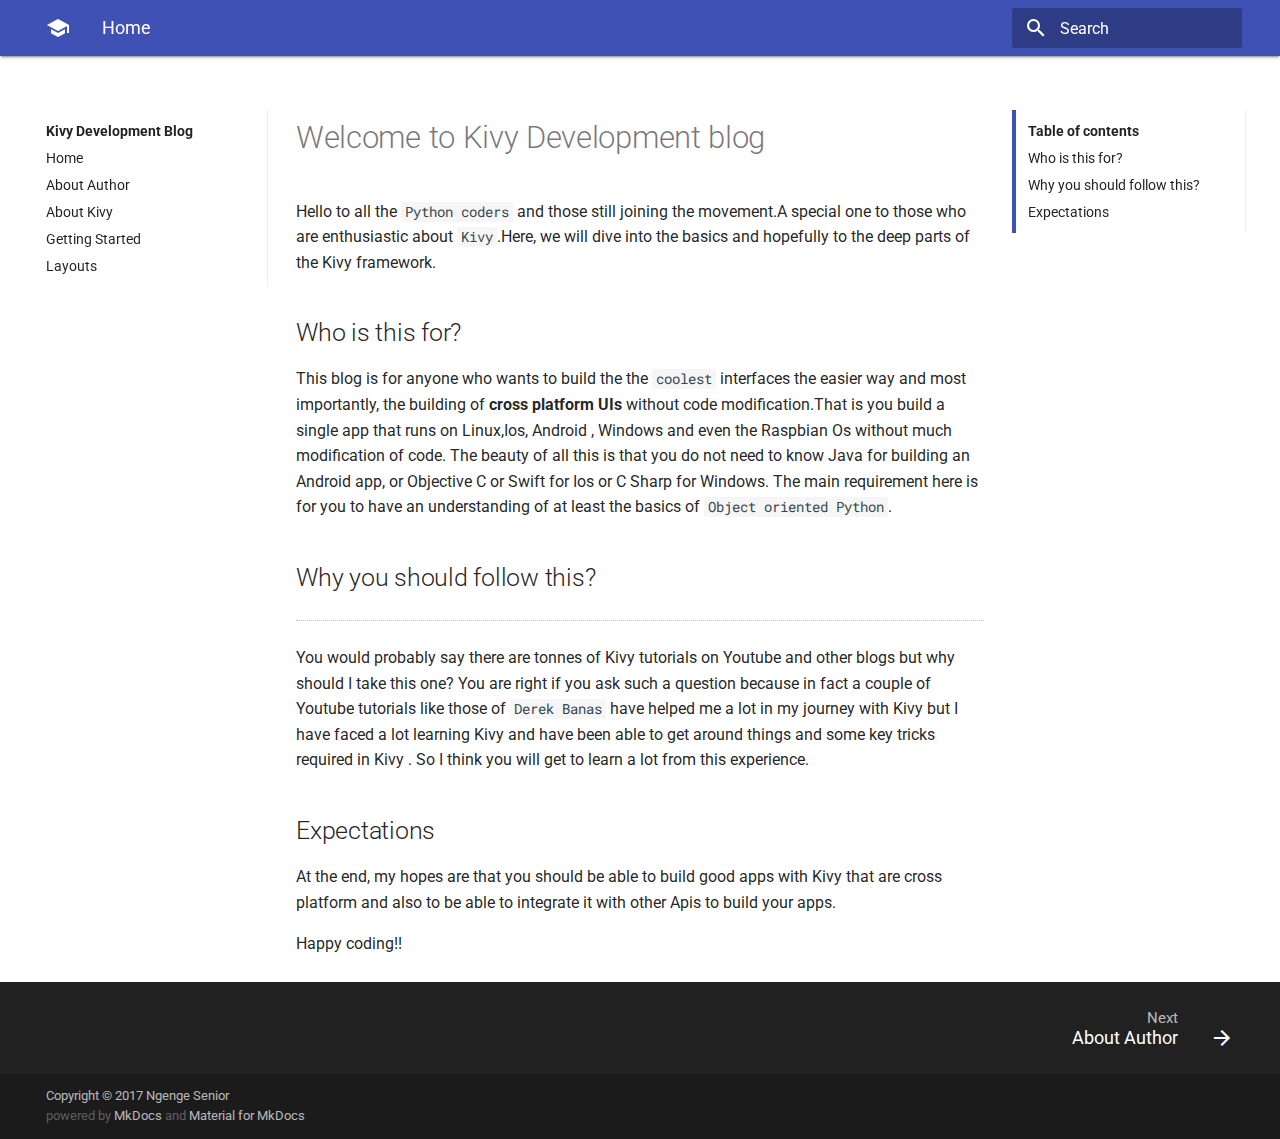
==== commit ec48d8c7: "Deployed  with MkDocs version: 0.16.3" ====
--- a/index.html
+++ b/index.html
@@ -54,8 +54,6 @@
     <svg class="md-svg">
       <defs>
         
-        
-          <svg xmlns="http://www.w3.org/2000/svg" width="416" height="448" viewBox="0 0 416 448" id="github"><path fill="currentColor" d="M160 304q0 10-3.125 20.5t-10.75 19T128 352t-18.125-8.5-10.75-19T96 304t3.125-20.5 10.75-19T128 256t18.125 8.5 10.75 19T160 304zm160 0q0 10-3.125 20.5t-10.75 19T288 352t-18.125-8.5-10.75-19T256 304t3.125-20.5 10.75-19T288 256t18.125 8.5 10.75 19T320 304zm40 0q0-30-17.25-51T296 232q-10.25 0-48.75 5.25Q229.5 240 208 240t-39.25-2.75Q130.75 232 120 232q-29.5 0-46.75 21T56 304q0 22 8 38.375t20.25 25.75 30.5 15 35 7.375 37.25 1.75h42q20.5 0 37.25-1.75t35-7.375 30.5-15 20.25-25.75T360 304zm56-44q0 51.75-15.25 82.75-9.5 19.25-26.375 33.25t-35.25 21.5-42.5 11.875-42.875 5.5T212 416q-19.5 0-35.5-.75t-36.875-3.125-38.125-7.5-34.25-12.875T37 371.5t-21.5-28.75Q0 312 0 260q0-59.25 34-99-6.75-20.5-6.75-42.5 0-29 12.75-54.5 27 0 47.5 9.875t47.25 30.875Q171.5 96 212 96q37 0 70 8 26.25-20.5 46.75-30.25T376 64q12.75 25.5 12.75 54.5 0 21.75-6.75 42 34 40 34 99.5z"/></svg>
         
       </defs>
     </svg>
@@ -113,30 +111,6 @@
         
       </div>
       
-        <div class="md-flex__cell md-flex__cell--shrink">
-          <div class="md-header-nav__source">
-            
-
-
-  
-
-
-  <a href="https://github.com/ngengesenior/kivy-development-blog" title="Go to repository" class="md-source" data-md-source="github">
-    
-      <div class="md-source__icon">
-        <svg viewBox="0 0 24 24" width="24" height="24">
-          <use xlink:href="#github" width="24" height="24"></use>
-        </svg>
-      </div>
-    
-    <div class="md-source__repository">
-      GitHub
-    </div>
-  </a>
-
-          </div>
-        </div>
-      
     </div>
   </nav>
 </header>
@@ -161,28 +135,6 @@
     Kivy Development Blog
   </label>
   
-    <div class="md-nav__source">
-      
-
-
-  
-
-
-  <a href="https://github.com/ngengesenior/kivy-development-blog" title="Go to repository" class="md-source" data-md-source="github">
-    
-      <div class="md-source__icon">
-        <svg viewBox="0 0 24 24" width="24" height="24">
-          <use xlink:href="#github" width="24" height="24"></use>
-        </svg>
-      </div>
-    
-    <div class="md-source__repository">
-      GitHub
-    </div>
-  </a>
-
-    </div>
-  
   <ul class="md-nav__list" data-md-scrollfix>
     
       
@@ -349,8 +301,6 @@
           <div class="md-content">
             <article class="md-content__inner md-typeset">
               
-                
-                  <a href="https://github.com/ngengesenior/kivy-development-blog/edit/master/docs/index.md" title="Edit this page" class="md-icon md-content__icon">&#xE3C9;</a>
                 
                 
                 <h1 id="welcome-to-kivy-development-blog">Welcome to Kivy Development blog</h1>
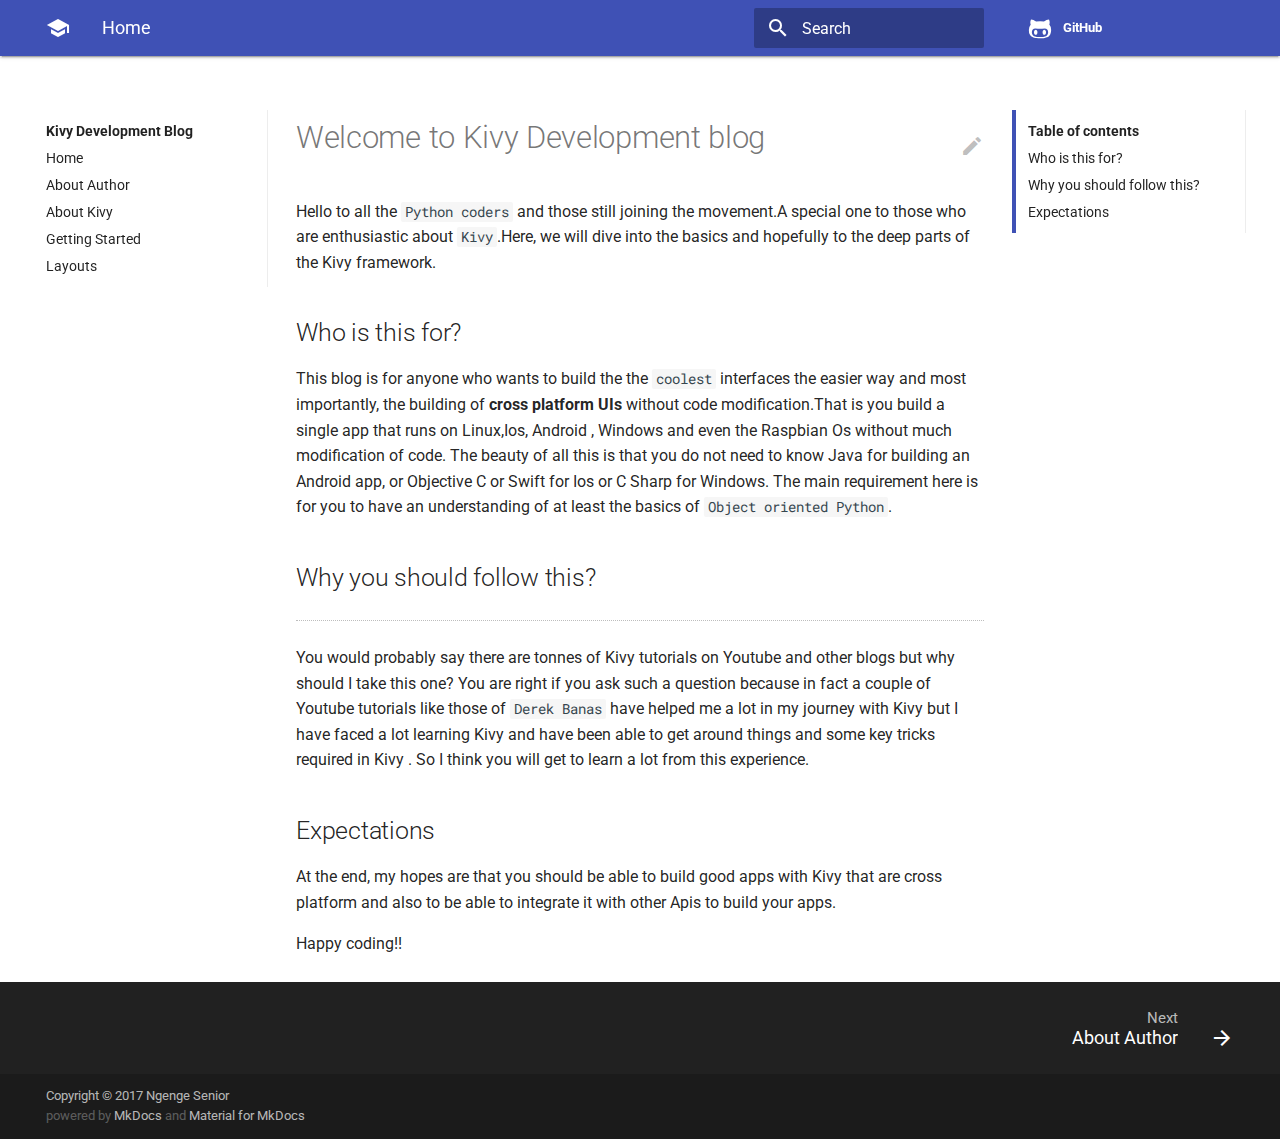
==== commit 4224cc7d: "Deployed  with MkDocs version: 0.16.3" ====
--- a/index.html
+++ b/index.html
@@ -54,6 +54,8 @@
     <svg class="md-svg">
       <defs>
         
+        
+          <svg xmlns="http://www.w3.org/2000/svg" width="416" height="448" viewBox="0 0 416 448" id="github"><path fill="currentColor" d="M160 304q0 10-3.125 20.5t-10.75 19T128 352t-18.125-8.5-10.75-19T96 304t3.125-20.5 10.75-19T128 256t18.125 8.5 10.75 19T160 304zm160 0q0 10-3.125 20.5t-10.75 19T288 352t-18.125-8.5-10.75-19T256 304t3.125-20.5 10.75-19T288 256t18.125 8.5 10.75 19T320 304zm40 0q0-30-17.25-51T296 232q-10.25 0-48.75 5.25Q229.5 240 208 240t-39.25-2.75Q130.75 232 120 232q-29.5 0-46.75 21T56 304q0 22 8 38.375t20.25 25.75 30.5 15 35 7.375 37.25 1.75h42q20.5 0 37.25-1.75t35-7.375 30.5-15 20.25-25.75T360 304zm56-44q0 51.75-15.25 82.75-9.5 19.25-26.375 33.25t-35.25 21.5-42.5 11.875-42.875 5.5T212 416q-19.5 0-35.5-.75t-36.875-3.125-38.125-7.5-34.25-12.875T37 371.5t-21.5-28.75Q0 312 0 260q0-59.25 34-99-6.75-20.5-6.75-42.5 0-29 12.75-54.5 27 0 47.5 9.875t47.25 30.875Q171.5 96 212 96q37 0 70 8 26.25-20.5 46.75-30.25T376 64q12.75 25.5 12.75 54.5 0 21.75-6.75 42 34 40 34 99.5z"/></svg>
         
       </defs>
     </svg>
@@ -111,6 +113,30 @@
         
       </div>
       
+        <div class="md-flex__cell md-flex__cell--shrink">
+          <div class="md-header-nav__source">
+            
+
+
+  
+
+
+  <a href="https://github.com/ngengesenior/kivy-development-blog" title="Go to repository" class="md-source" data-md-source="github">
+    
+      <div class="md-source__icon">
+        <svg viewBox="0 0 24 24" width="24" height="24">
+          <use xlink:href="#github" width="24" height="24"></use>
+        </svg>
+      </div>
+    
+    <div class="md-source__repository">
+      GitHub
+    </div>
+  </a>
+
+          </div>
+        </div>
+      
     </div>
   </nav>
 </header>
@@ -135,6 +161,28 @@
     Kivy Development Blog
   </label>
   
+    <div class="md-nav__source">
+      
+
+
+  
+
+
+  <a href="https://github.com/ngengesenior/kivy-development-blog" title="Go to repository" class="md-source" data-md-source="github">
+    
+      <div class="md-source__icon">
+        <svg viewBox="0 0 24 24" width="24" height="24">
+          <use xlink:href="#github" width="24" height="24"></use>
+        </svg>
+      </div>
+    
+    <div class="md-source__repository">
+      GitHub
+    </div>
+  </a>
+
+    </div>
+  
   <ul class="md-nav__list" data-md-scrollfix>
     
       
@@ -301,6 +349,8 @@
           <div class="md-content">
             <article class="md-content__inner md-typeset">
               
+                
+                  <a href="https://github.com/ngengesenior/kivy-development-blog/edit/master/docs/index.md" title="Edit this page" class="md-icon md-content__icon">&#xE3C9;</a>
                 
                 
                 <h1 id="welcome-to-kivy-development-blog">Welcome to Kivy Development blog</h1>
